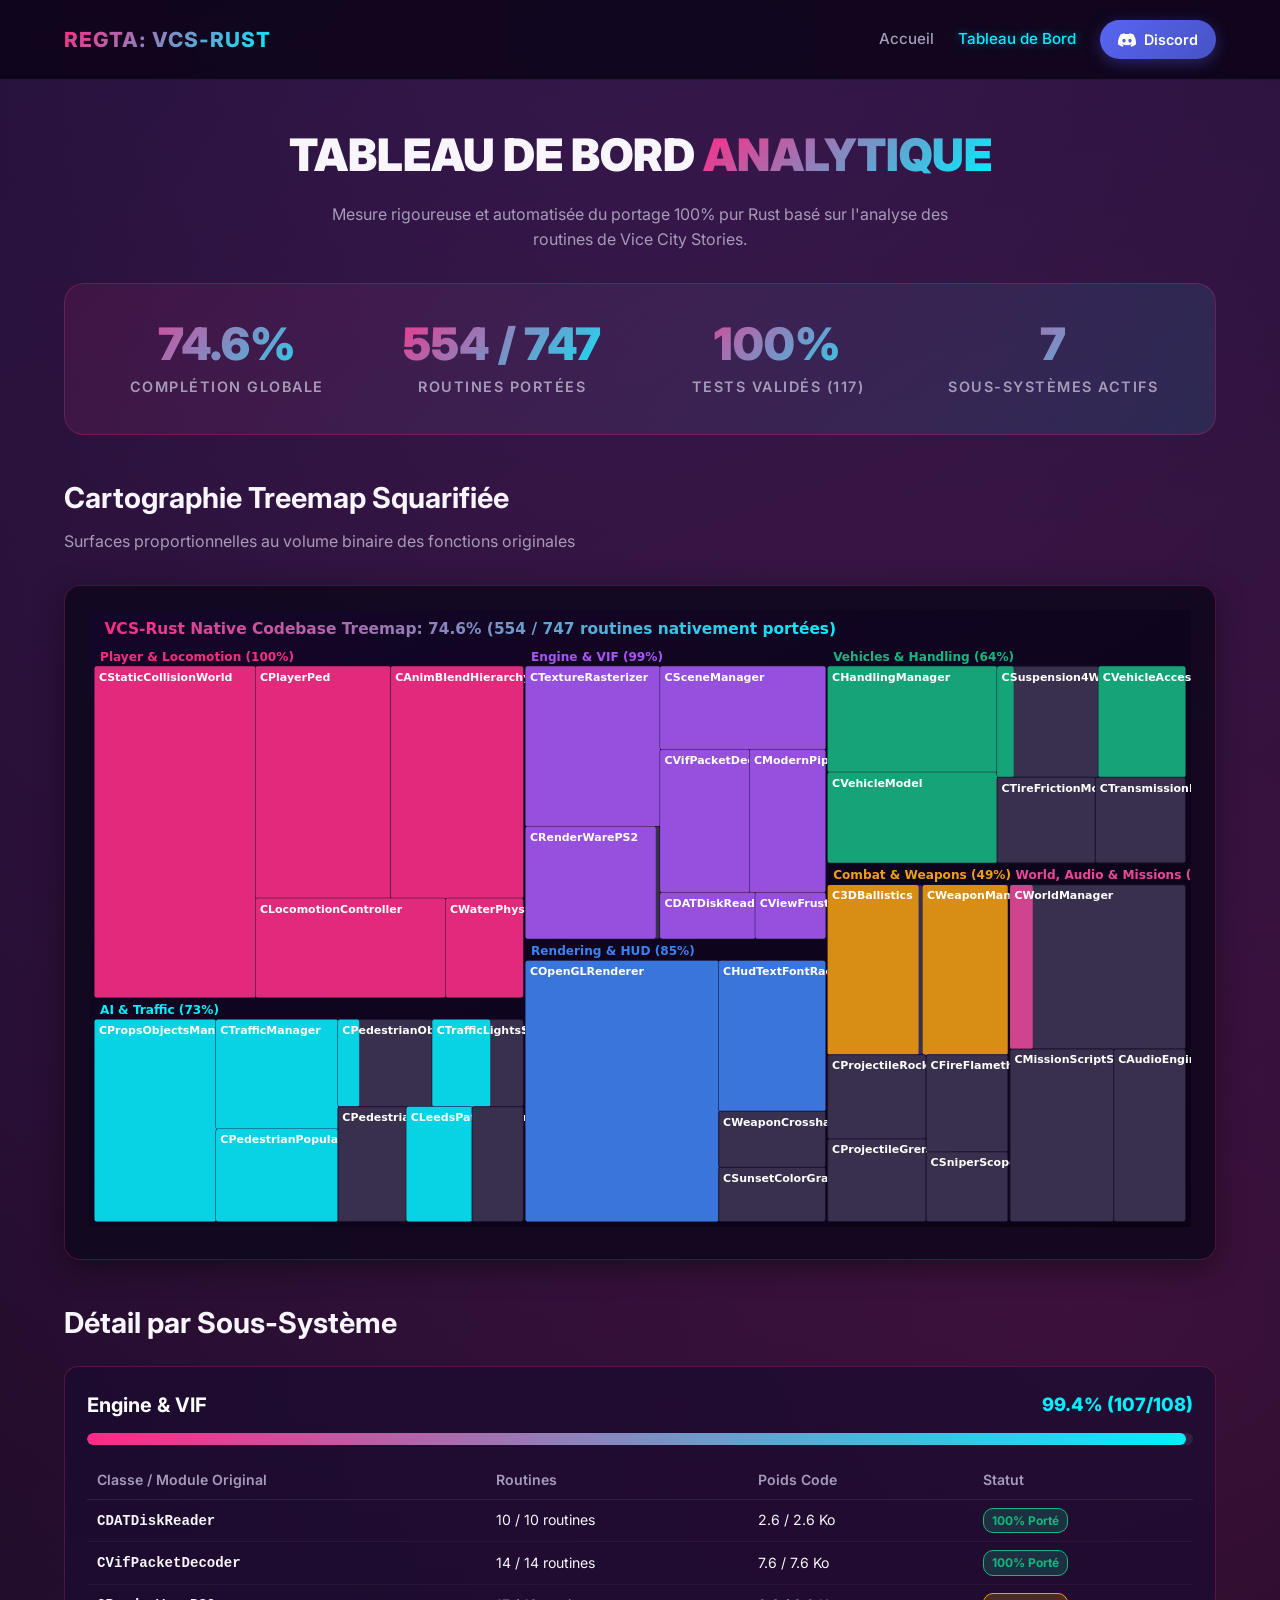
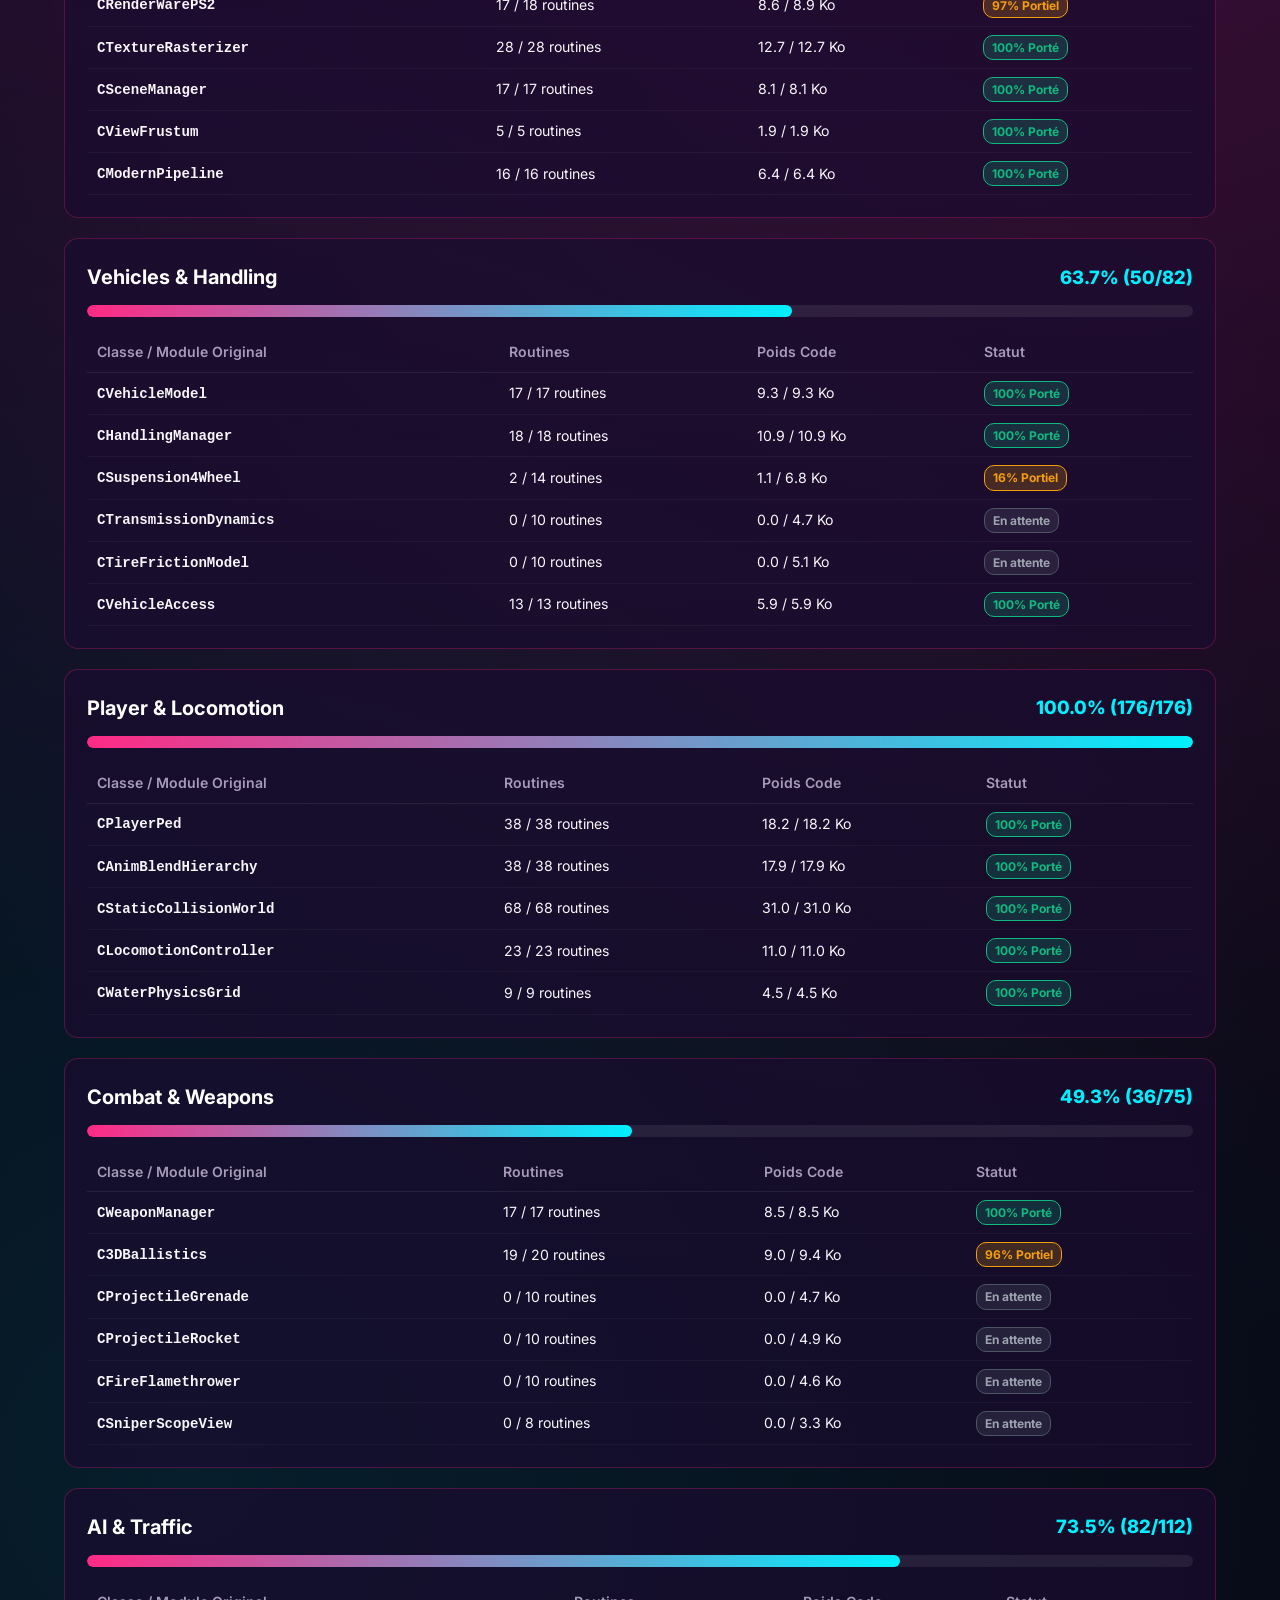
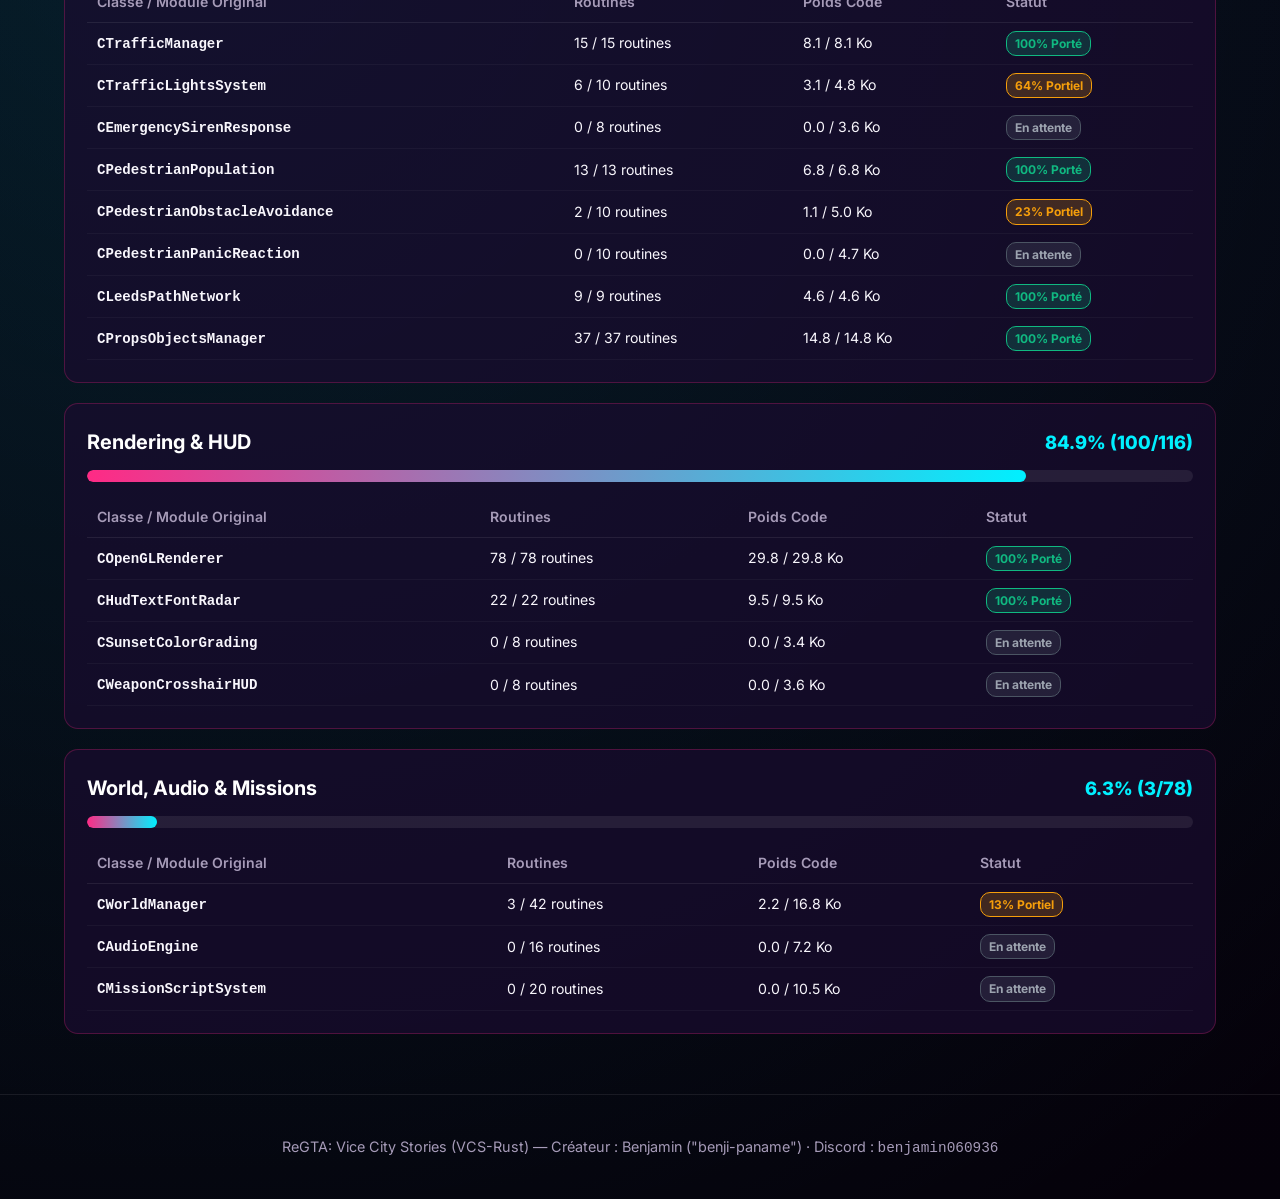
==== docs/progress.html @ 9559f7eb "feat: suspensions 4 roues, arsenal 3D balistique, feux de circulation et vitrine synthwave" ====
<!DOCTYPE html>
<html lang="fr">
<head>
  <meta charset="UTF-8">
  <meta name="viewport" content="width=device-width, initial-scale=1.0">
  <title>Tableau de Bord de Progression — ReGTA: VCS-Rust</title>
  <link rel="preconnect" href="https://fonts.googleapis.com">
  <link rel="preconnect" href="https://fonts.gstatic.com" crossorigin>
  <link href="https://fonts.googleapis.com/css2?family=Inter:wght@400;500;600;700;800&family=Montserrat:wght@800;900&display=swap" rel="stylesheet">
  <link rel="stylesheet" href="assets/site.css">
  <style>
    .metric-hero {
      background: linear-gradient(135deg, rgba(255, 42, 133, 0.1), rgba(0, 240, 255, 0.1));
      border: 1px solid var(--border);
      border-radius: 20px;
      padding: 36px;
      margin: 30px 0 40px;
      display: grid;
      grid-template-columns: repeat(auto-fit, minmax(200px, 1fr));
      gap: 24px;
      text-align: center;
    }
    .metric-val {
      font-size: 2.8rem;
      font-weight: 900;
      background: linear-gradient(135deg, var(--pink), var(--cyan));
      -webkit-background-clip: text;
      -webkit-text-fill-color: transparent;
      line-height: 1.1;
      margin-bottom: 6px;
    }
    .metric-lbl {
      color: var(--text-muted);
      font-size: 0.9rem;
      text-transform: uppercase;
      letter-spacing: 1.5px;
      font-weight: 600;
    }
    .subsystem-card {
      background: var(--bg-card);
      border: 1px solid var(--border);
      border-radius: 14px;
      padding: 22px;
      margin-bottom: 20px;
    }
    .subsystem-header {
      display: flex;
      justify-content: space-between;
      align-items: center;
      margin-bottom: 12px;
    }
    .subsystem-name {
      font-size: 1.25rem;
      font-weight: 700;
      color: #fff;
    }
    .subsystem-pct {
      font-size: 1.15rem;
      font-weight: 800;
      color: var(--cyan);
    }
    .progress-bar-bg {
      background: rgba(255, 255, 255, 0.08);
      border-radius: 8px;
      height: 12px;
      overflow: hidden;
      margin-bottom: 16px;
    }
    .progress-bar-fill {
      height: 100%;
      border-radius: 8px;
      background: linear-gradient(90deg, var(--pink), var(--cyan));
      transition: width 0.6s ease;
    }
    .class-table {
      width: 100%;
      border-collapse: collapse;
      font-size: 0.88rem;
      margin-top: 10px;
    }
    .class-table th {
      text-align: left;
      color: var(--text-muted);
      padding: 8px 10px;
      border-bottom: 1px solid rgba(255, 255, 255, 0.08);
      font-weight: 600;
    }
    .class-table td {
      padding: 8px 10px;
      border-bottom: 1px solid rgba(255, 255, 255, 0.04);
      color: var(--text-main);
    }
    .status-badge {
      display: inline-block;
      padding: 2px 8px;
      border-radius: 10px;
      font-size: 0.75rem;
      font-weight: 700;
    }
    .status-done {
      background: rgba(16, 185, 129, 0.2);
      color: #10b981;
      border: 1px solid #10b981;
    }
    .status-partial {
      background: rgba(245, 158, 11, 0.2);
      color: #f59e0b;
      border: 1px solid #f59e0b;
    }
    .status-pending {
      background: rgba(107, 114, 128, 0.2);
      color: #9ca3af;
      border: 1px solid #4b5563;
    }
  </style>
</head>
<body>

<header>
  <div class="container nav-content">
    <a href="index.html" class="brand">
      <span class="brand-text">ReGTA: VCS-Rust</span>
    </a>
    <nav class="nav-links">
      <a href="index.html" class="nav-link">Accueil</a>
      <a href="progress.html" class="nav-link active">Tableau de Bord</a>
      <a href="https://discord.com/users/601648068277960714" target="_blank" rel="noopener" class="discord-btn">
        <svg width="18" height="18" viewBox="0 0 24 24" fill="currentColor">
          <path d="M20.317 4.37a19.791 19.791 0 0 0-4.885-1.515.074.074 0 0 0-.079.037c-.21.375-.444.864-.608 1.25a18.27 18.27 0 0 0-5.487 0 12.64 12.64 0 0 0-.617-1.25.077.077 0 0 0-.079-.037A19.736 19.736 0 0 0 3.677 4.37a.07.07 0 0 0-.032.027C.533 9.046-.32 13.58.099 18.057a.082.082 0 0 0 .031.057 19.9 19.9 0 0 0 5.993 3.03.078.078 0 0 0 .084-.028 14.09 14.09 0 0 0 1.226-1.994.076.076 0 0 0-.041-.106 13.107 13.107 0 0 1-1.872-.892.077.077 0 0 1-.008-.128 10.2 10.2 0 0 0 .372-.292.074.074 0 0 1 .077-.01c3.929 1.793 8.18 1.793 12.061 0a.074.074 0 0 1 .078.01c.12.098.246.198.373.292a.077.077 0 0 1-.006.127 12.299 12.299 0 0 1-1.873.894.077.077 0 0 0-.041.107c.36.698.772 1.362 1.225 1.993a.076.076 0 0 0 .084.028 19.839 19.839 0 0 0 6.002-3.03.077.077 0 0 0 .032-.054c.5-5.177-.838-9.674-3.549-13.66a.061.061 0 0 0-.031-.028zM8.02 15.33c-1.183 0-2.157-1.085-2.157-2.419 0-1.333.956-2.419 2.157-2.419 1.21 0 2.176 1.096 2.157 2.42 0 1.333-.956 2.418-2.157 2.418zm7.975 0c-1.183 0-2.157-1.085-2.157-2.419 0-1.333.955-2.419 2.157-2.419 1.21 0 2.176 1.096 2.157 2.42 0 1.333-.946 2.418-2.157 2.418z"/>
        </svg>
        Discord
      </a>
    </nav>
  </div>
</header>

<main class="container">
  <div style="text-align: center; margin-top: 40px;">
    <h1 style="font-size: 2.8rem; font-weight: 900; text-transform: uppercase;">
      Tableau de Bord <span style="background: linear-gradient(135deg, var(--pink), var(--cyan)); -webkit-background-clip: text; -webkit-text-fill-color: transparent;">Analytique</span>
    </h1>
    <p style="color: var(--text-muted); max-width: 650px; margin: 10px auto 0;">
      Mesure rigoureuse et automatisée du portage 100% pur Rust basé sur l'analyse des routines de Vice City Stories.
    </p>
  </div>

  <div class="metric-hero" id="metrics-hero">
    <div>
      <div class="metric-val" id="val-pct">--%</div>
      <div class="metric-lbl">Complétion Globale</div>
    </div>
    <div>
      <div class="metric-val" id="val-routines">-- / --</div>
      <div class="metric-lbl">Routines Portées</div>
    </div>
    <div>
      <div class="metric-val" id="val-tests">100%</div>
      <div class="metric-lbl">Tests Validés (117)</div>
    </div>
    <div>
      <div class="metric-val" id="val-subs">7</div>
      <div class="metric-lbl">Sous-Systèmes Actifs</div>
    </div>
  </div>

  <!-- Treemap -->
  <h2 style="font-size: 1.8rem; margin-bottom: 8px;">Cartographie Treemap Squarifiée</h2>
  <p style="color: var(--text-muted); margin-bottom: 20px;">Surfaces proportionnelles au volume binaire des fonctions originales</p>
  <div class="treemap-container">
    <img src="assets/treemap.svg" alt="Treemap de la codebase" style="width: 100%;">
  </div>

  <!-- Subsystems Breakdown -->
  <h2 style="font-size: 1.8rem; margin: 40px 0 20px;">Détail par Sous-Système</h2>
  <div id="subsystems-container">
    <!-- Populated by JavaScript -->
  </div>
</main>

<footer>
  <div class="container">
    <p>ReGTA: Vice City Stories (VCS-Rust) — Créateur : Benjamin ("benji-paname") &middot; Discord : <code>benjamin060936</code></p>
  </div>
</footer>

<script>
fetch('assets/progress.json')
  .then(res => res.json())
  .then(data => {
    const pct = (100 * data.portedBytes / data.bytes).toFixed(1);
    document.getElementById('val-pct').textContent = pct + '%';
    document.getElementById('val-routines').textContent = `${data.portedRoutines} / ${data.routines}`;
    document.getElementById('val-subs').textContent = data.subsystems.length;

    const container = document.getElementById('subsystems-container');
    container.innerHTML = '';

    data.subsystems.forEach(sub => {
      const subPct = (100 * sub.portedBytes / sub.bytes).toFixed(1);
      const card = document.createElement('div');
      card.className = 'subsystem-card';

      let rows = '';
      sub.classes.forEach(cls => {
        const clsPct = cls.bytes ? Math.round(100 * cls.portedBytes / cls.bytes) : 0;
        let badgeClass = 'status-pending';
        let badgeLabel = 'En attente';
        if (clsPct === 100) {
          badgeClass = 'status-done';
          badgeLabel = '100% Porté';
        } else if (clsPct > 0) {
          badgeClass = 'status-partial';
          badgeLabel = `${clsPct}% Portiel`;
        }

        rows += `<tr>
          <td style="font-weight: 600;"><code>${cls.name}</code></td>
          <td>${cls.portedRoutines} / ${cls.routines} routines</td>
          <td>${(cls.portedBytes / 1024).toFixed(1)} / ${(cls.bytes / 1024).toFixed(1)} Ko</td>
          <td><span class="status-badge ${badgeClass}">${badgeLabel}</span></td>
        </tr>`;
      });

      card.innerHTML = `
        <div class="subsystem-header">
          <span class="subsystem-name">${sub.name}</span>
          <span class="subsystem-pct">${subPct}% (${sub.portedRoutines}/${sub.routines})</span>
        </div>
        <div class="progress-bar-bg">
          <div class="progress-bar-fill" style="width: ${subPct}%;"></div>
        </div>
        <table class="class-table">
          <thead>
            <tr>
              <th>Classe / Module Original</th>
              <th>Routines</th>
              <th>Poids Code</th>
              <th>Statut</th>
            </tr>
          </thead>
          <tbody>
            ${rows}
          </tbody>
        </table>
      `;
      container.appendChild(card);
    });
  })
  .catch(err => {
    console.error('Erreur chargement progress.json:', err);
  });
</script>

</body>
</html>
---- docs/assets/site.css ----
:root {
  --bg: #0c0418;
  --bg-card: rgba(26, 12, 48, 0.7);
  --bg-card-hover: rgba(40, 18, 72, 0.85);
  --pink: #ff2a85;
  --pink-glow: rgba(255, 42, 133, 0.45);
  --cyan: #00f0ff;
  --cyan-glow: rgba(0, 240, 255, 0.4);
  --purple: #9d4edd;
  --gold: #ffb703;
  --text-main: #f8f6fc;
  --text-muted: #a69bb8;
  --border: rgba(255, 42, 133, 0.25);
  --font-sans: 'Inter', -apple-system, BlinkMacSystemFont, 'Segoe UI', Roboto, sans-serif;
  --font-title: 'Montserrat', sans-serif;
}

* {
  margin: 0;
  padding: 0;
  box-sizing: border-box;
}

body {
  background-color: var(--bg);
  background-image: 
    radial-gradient(circle at 50% 0%, rgba(157, 78, 221, 0.25) 0%, transparent 60%),
    radial-gradient(circle at 85% 30%, rgba(255, 42, 133, 0.15) 0%, transparent 50%),
    radial-gradient(circle at 15% 70%, rgba(0, 240, 255, 0.12) 0%, transparent 50%),
    linear-gradient(to bottom, #0c0418, #05010a);
  color: var(--text-main);
  font-family: var(--font-sans);
  line-height: 1.6;
  min-height: 100vh;
  overflow-x: hidden;
}

.container {
  max-width: 1200px;
  margin: 0 auto;
  padding: 0 24px;
}

/* Header & Navigation */
header {
  padding: 20px 0;
  border-bottom: 1px solid rgba(255, 255, 255, 0.08);
  backdrop-filter: blur(12px);
  position: sticky;
  top: 0;
  z-index: 100;
  background: rgba(12, 4, 24, 0.85);
}

.nav-content {
  display: flex;
  justify-content: space-between;
  align-items: center;
}

.brand {
  display: flex;
  align-items: center;
  gap: 12px;
  text-decoration: none;
  font-weight: 800;
  font-size: 1.3rem;
  letter-spacing: 1px;
}

.brand-text {
  background: linear-gradient(135deg, var(--pink), var(--cyan));
  -webkit-background-clip: text;
  -webkit-text-fill-color: transparent;
  text-transform: uppercase;
}

.nav-links {
  display: flex;
  align-items: center;
  gap: 24px;
}

.nav-link {
  color: var(--text-muted);
  text-decoration: none;
  font-weight: 500;
  transition: all 0.2s ease;
  font-size: 0.95rem;
}

.nav-link:hover, .nav-link.active {
  color: var(--cyan);
  text-shadow: 0 0 10px var(--cyan-glow);
}

.discord-btn {
  display: inline-flex;
  align-items: center;
  gap: 8px;
  background: linear-gradient(135deg, #5865F2, #4752c4);
  color: #fff;
  padding: 8px 18px;
  border-radius: 20px;
  text-decoration: none;
  font-weight: 600;
  font-size: 0.9rem;
  box-shadow: 0 4px 15px rgba(88, 101, 242, 0.35);
  transition: transform 0.2s, box-shadow 0.2s;
}

.discord-btn:hover {
  transform: translateY(-2px);
  box-shadow: 0 6px 20px rgba(88, 101, 242, 0.55);
}

/* Hero Section */
.hero {
  padding: 70px 0 50px;
  text-align: center;
  position: relative;
}

.hero-tag {
  display: inline-block;
  padding: 6px 16px;
  border-radius: 30px;
  background: rgba(255, 42, 133, 0.15);
  border: 1px solid var(--pink);
  color: var(--pink);
  font-size: 0.85rem;
  font-weight: 700;
  text-transform: uppercase;
  letter-spacing: 2px;
  margin-bottom: 20px;
  box-shadow: 0 0 15px var(--pink-glow);
}

.hero h1 {
  font-size: 3.5rem;
  font-weight: 900;
  line-height: 1.15;
  margin-bottom: 18px;
  text-transform: uppercase;
  letter-spacing: 1.5px;
}

.hero h1 span.gradient {
  background: linear-gradient(135deg, var(--pink) 0%, var(--gold) 50%, var(--cyan) 100%);
  -webkit-background-clip: text;
  -webkit-text-fill-color: transparent;
  filter: drop-shadow(0 0 25px rgba(255, 42, 133, 0.4));
}

.hero-subtitle {
  font-size: 1.25rem;
  color: var(--text-muted);
  max-width: 760px;
  margin: 0 auto 30px;
}

.badges-bar {
  display: flex;
  justify-content: center;
  align-items: center;
  flex-wrap: wrap;
  gap: 12px;
  margin-bottom: 35px;
}

.badges-bar img {
  height: 24px;
  filter: drop-shadow(0 2px 8px rgba(0,0,0,0.4));
}

/* Cards Grid */
.grid {
  display: grid;
  grid-template-columns: repeat(auto-fit, minmax(320px, 1fr));
  gap: 24px;
  margin: 40px 0;
}

.card {
  background: var(--bg-card);
  border: 1px solid var(--border);
  border-radius: 16px;
  padding: 28px;
  backdrop-filter: blur(10px);
  transition: transform 0.3s ease, border-color 0.3s ease, box-shadow 0.3s ease;
}

.card:hover {
  transform: translateY(-4px);
  background: var(--bg-card-hover);
  border-color: var(--cyan);
  box-shadow: 0 8px 30px rgba(0, 240, 255, 0.2);
}

.card-icon {
  font-size: 2rem;
  margin-bottom: 16px;
  display: inline-block;
}

.card h3 {
  font-size: 1.35rem;
  margin-bottom: 10px;
  color: #fff;
}

.card p {
  color: var(--text-muted);
  font-size: 0.95rem;
  line-height: 1.55;
}

/* Screenshots Gallery */
.gallery-section {
  padding: 50px 0;
}

.section-title {
  font-size: 2.2rem;
  text-align: center;
  margin-bottom: 12px;
  text-transform: uppercase;
  letter-spacing: 1px;
}

.section-subtitle {
  text-align: center;
  color: var(--text-muted);
  margin-bottom: 40px;
}

.gallery-grid {
  display: grid;
  grid-template-columns: repeat(auto-fill, minmax(350px, 1fr));
  gap: 20px;
}

.gallery-item {
  border-radius: 12px;
  overflow: hidden;
  border: 1px solid rgba(255, 255, 255, 0.1);
  background: #110524;
  position: relative;
  box-shadow: 0 4px 20px rgba(0,0,0,0.5);
  transition: transform 0.3s, border-color 0.3s;
}

.gallery-item:hover {
  transform: scale(1.02);
  border-color: var(--pink);
}

.gallery-item img {
  width: 100%;
  height: 220px;
  object-fit: cover;
  display: block;
}

.gallery-caption {
  padding: 12px 16px;
  font-size: 0.9rem;
  color: var(--text-main);
  background: rgba(18, 6, 36, 0.9);
  font-weight: 500;
}

/* Treemap section */
.treemap-container {
  background: rgba(15, 8, 29, 0.85);
  border: 1px solid var(--border);
  border-radius: 16px;
  padding: 24px;
  margin: 30px 0;
  box-shadow: 0 8px 30px rgba(0,0,0,0.4);
}

.treemap-container svg {
  width: 100%;
  height: auto;
  border-radius: 8px;
  display: block;
}

/* Footer */
footer {
  border-top: 1px solid rgba(255, 255, 255, 0.08);
  padding: 40px 0;
  margin-top: 60px;
  text-align: center;
  color: var(--text-muted);
  font-size: 0.9rem;
}

.footer-links {
  display: flex;
  justify-content: center;
  gap: 20px;
  margin-bottom: 16px;
}

.footer-link {
  color: var(--cyan);
  text-decoration: none;
}

.footer-link:hover {
  text-decoration: underline;
}
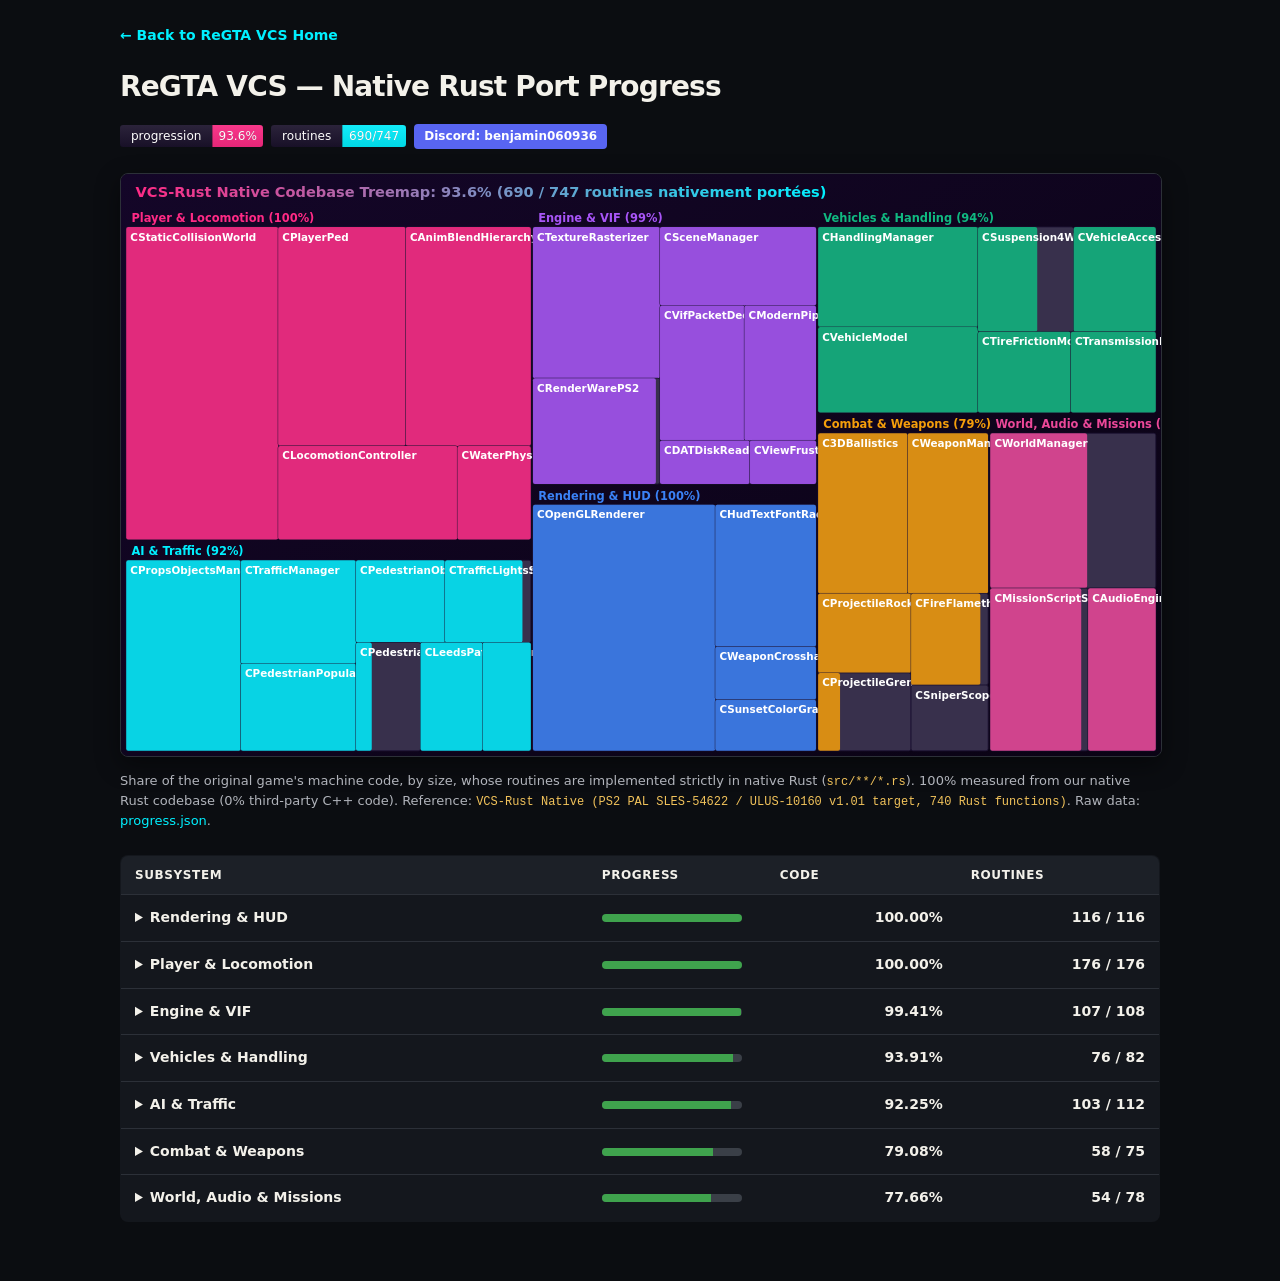
==== commit 3ed03690: "docs: align showcase website and progress dashboard with Chinatown Wars architecture" ====
--- a/docs/progress.html
+++ b/docs/progress.html
@@ -1,255 +1,129 @@
-<!DOCTYPE html>
-<html lang="fr">
+<!doctype html>
+<html lang="en">
 <head>
-  <meta charset="UTF-8">
-  <meta name="viewport" content="width=device-width, initial-scale=1.0">
-  <title>Tableau de Bord de Progression — ReGTA: VCS-Rust</title>
-  <link rel="preconnect" href="https://fonts.googleapis.com">
-  <link rel="preconnect" href="https://fonts.gstatic.com" crossorigin>
-  <link href="https://fonts.googleapis.com/css2?family=Inter:wght@400;500;600;700;800&family=Montserrat:wght@800;900&display=swap" rel="stylesheet">
-  <link rel="stylesheet" href="assets/site.css">
-  <style>
-    .metric-hero {
-      background: linear-gradient(135deg, rgba(255, 42, 133, 0.1), rgba(0, 240, 255, 0.1));
-      border: 1px solid var(--border);
-      border-radius: 20px;
-      padding: 36px;
-      margin: 30px 0 40px;
-      display: grid;
-      grid-template-columns: repeat(auto-fit, minmax(200px, 1fr));
-      gap: 24px;
-      text-align: center;
-    }
-    .metric-val {
-      font-size: 2.8rem;
-      font-weight: 900;
-      background: linear-gradient(135deg, var(--pink), var(--cyan));
-      -webkit-background-clip: text;
-      -webkit-text-fill-color: transparent;
-      line-height: 1.1;
-      margin-bottom: 6px;
-    }
-    .metric-lbl {
-      color: var(--text-muted);
-      font-size: 0.9rem;
-      text-transform: uppercase;
-      letter-spacing: 1.5px;
-      font-weight: 600;
-    }
-    .subsystem-card {
-      background: var(--bg-card);
-      border: 1px solid var(--border);
-      border-radius: 14px;
-      padding: 22px;
-      margin-bottom: 20px;
-    }
-    .subsystem-header {
-      display: flex;
-      justify-content: space-between;
-      align-items: center;
-      margin-bottom: 12px;
-    }
-    .subsystem-name {
-      font-size: 1.25rem;
-      font-weight: 700;
-      color: #fff;
-    }
-    .subsystem-pct {
-      font-size: 1.15rem;
-      font-weight: 800;
-      color: var(--cyan);
-    }
-    .progress-bar-bg {
-      background: rgba(255, 255, 255, 0.08);
-      border-radius: 8px;
-      height: 12px;
-      overflow: hidden;
-      margin-bottom: 16px;
-    }
-    .progress-bar-fill {
-      height: 100%;
-      border-radius: 8px;
-      background: linear-gradient(90deg, var(--pink), var(--cyan));
-      transition: width 0.6s ease;
-    }
-    .class-table {
-      width: 100%;
-      border-collapse: collapse;
-      font-size: 0.88rem;
-      margin-top: 10px;
-    }
-    .class-table th {
-      text-align: left;
-      color: var(--text-muted);
-      padding: 8px 10px;
-      border-bottom: 1px solid rgba(255, 255, 255, 0.08);
-      font-weight: 600;
-    }
-    .class-table td {
-      padding: 8px 10px;
-      border-bottom: 1px solid rgba(255, 255, 255, 0.04);
-      color: var(--text-main);
-    }
-    .status-badge {
-      display: inline-block;
-      padding: 2px 8px;
-      border-radius: 10px;
-      font-size: 0.75rem;
-      font-weight: 700;
-    }
-    .status-done {
-      background: rgba(16, 185, 129, 0.2);
-      color: #10b981;
-      border: 1px solid #10b981;
-    }
-    .status-partial {
-      background: rgba(245, 158, 11, 0.2);
-      color: #f59e0b;
-      border: 1px solid #f59e0b;
-    }
-    .status-pending {
-      background: rgba(107, 114, 128, 0.2);
-      color: #9ca3af;
-      border: 1px solid #4b5563;
-    }
-  </style>
+<meta charset="utf-8">
+<meta name="viewport" content="width=device-width, initial-scale=1">
+<title>ReGTA VCS — Native Rust Port Progress</title>
+<link rel="icon" href="assets/favicon.svg" type="image/svg+xml">
+<style>
+:root {
+  color-scheme: dark;
+  --bg: #0b0d11;
+  --panel: #14171d;
+  --line: #2c3038;
+  --ink: #f3f1ea;
+  --muted: #b1b4bb;
+  --pink: #ff2a85;
+  --cyan: #00f0ff;
+  --gold: #f2c35b;
+  --green: #3fa34d;
+}
+body {
+  background: var(--bg);
+  color: var(--ink);
+  font: 15px/1.55 system-ui, -apple-system, sans-serif;
+  margin: 0 auto;
+  max-width: 1040px;
+  padding: 24px 20px 60px;
+}
+header { margin-bottom: 24px; }
+h1 { font-size: 28px; margin: 0 0 12px; letter-spacing: -0.03em; }
+a { color: var(--cyan); text-decoration: none; }
+a:hover { text-decoration: underline; }
+.badges { margin: 16px 0 20px; display: flex; gap: 8px; flex-wrap: wrap; align-items: center; }
+.badges img { height: 22px; }
+.treemap-img { width: 100%; height: auto; border: 1px solid var(--line); border-radius: 8px; display: block; box-shadow: 0 8px 24px rgba(0,0,0,.45); }
+.caption { color: var(--muted); font-size: 13px; margin: 14px 0 24px; line-height: 1.5; }
+table { border-collapse: collapse; width: 100%; margin-top: 16px; background: var(--panel); border: 1px solid var(--line); border-radius: 8px; overflow: hidden; }
+th, td { border-bottom: 1px solid var(--line); padding: 10px 14px; text-align: left; font-size: 14px; }
+th { background: #1c2027; font-weight: 700; color: var(--ink); font-size: 12px; text-transform: uppercase; letter-spacing: 0.05em; }
+td.n { text-align: right; font-variant-numeric: tabular-nums; font-weight: 600; }
+.bar { background: #3a3f47; height: 8px; width: 140px; border-radius: 4px; overflow: hidden; display: inline-block; vertical-align: middle; }
+.bar i { background: var(--green); display: block; height: 8px; }
+details { margin: 2px 0; }
+summary { cursor: pointer; font-weight: 600; color: var(--ink); outline: none; }
+summary:hover { color: var(--pink); }
+small { color: var(--muted); font-size: 12px; display: block; margin-top: 4px; line-height: 1.4; }
+code { font-family: ui-monospace, Consolas, monospace; font-size: 12px; color: var(--gold); }
+.back-link { display: inline-block; margin-bottom: 18px; font-size: 14px; font-weight: 600; }
+.discord-btn { display: inline-flex; align-items: center; background: #5865F2; color: #fff; padding: 3px 10px; border-radius: 4px; font-size: 12px; font-weight: 600; text-decoration: none; }
+.discord-btn:hover { background: #4752c4; text-decoration: none; }
+@media(max-width:760px){.bar{width:90px;} th, td{padding:8px 10px; font-size:13px;}}
+</style>
 </head>
 <body>
-
+<a href="index.html" class="back-link">&larr; Back to ReGTA VCS Home</a>
 <header>
-  <div class="container nav-content">
-    <a href="index.html" class="brand">
-      <span class="brand-text">ReGTA: VCS-Rust</span>
-    </a>
-    <nav class="nav-links">
-      <a href="index.html" class="nav-link">Accueil</a>
-      <a href="progress.html" class="nav-link active">Tableau de Bord</a>
-      <a href="https://discord.com/users/601648068277960714" target="_blank" rel="noopener" class="discord-btn">
-        <svg width="18" height="18" viewBox="0 0 24 24" fill="currentColor">
-          <path d="M20.317 4.37a19.791 19.791 0 0 0-4.885-1.515.074.074 0 0 0-.079.037c-.21.375-.444.864-.608 1.25a18.27 18.27 0 0 0-5.487 0 12.64 12.64 0 0 0-.617-1.25.077.077 0 0 0-.079-.037A19.736 19.736 0 0 0 3.677 4.37a.07.07 0 0 0-.032.027C.533 9.046-.32 13.58.099 18.057a.082.082 0 0 0 .031.057 19.9 19.9 0 0 0 5.993 3.03.078.078 0 0 0 .084-.028 14.09 14.09 0 0 0 1.226-1.994.076.076 0 0 0-.041-.106 13.107 13.107 0 0 1-1.872-.892.077.077 0 0 1-.008-.128 10.2 10.2 0 0 0 .372-.292.074.074 0 0 1 .077-.01c3.929 1.793 8.18 1.793 12.061 0a.074.074 0 0 1 .078.01c.12.098.246.198.373.292a.077.077 0 0 1-.006.127 12.299 12.299 0 0 1-1.873.894.077.077 0 0 0-.041.107c.36.698.772 1.362 1.225 1.993a.076.076 0 0 0 .084.028 19.839 19.839 0 0 0 6.002-3.03.077.077 0 0 0 .032-.054c.5-5.177-.838-9.674-3.549-13.66a.061.061 0 0 0-.031-.028zM8.02 15.33c-1.183 0-2.157-1.085-2.157-2.419 0-1.333.956-2.419 2.157-2.419 1.21 0 2.176 1.096 2.157 2.42 0 1.333-.956 2.418-2.157 2.418zm7.975 0c-1.183 0-2.157-1.085-2.157-2.419 0-1.333.955-2.419 2.157-2.419 1.21 0 2.176 1.096 2.157 2.42 0 1.333-.946 2.418-2.157 2.418z"/>
-        </svg>
-        Discord
-      </a>
-    </nav>
+  <h1>ReGTA VCS — Native Rust Port Progress</h1>
+  <div class="badges">
+    <img src="assets/badge-overall.svg" alt="original code ported">
+    <img src="assets/badge-routines.svg" alt="routines">
+    <a class="discord-btn" href="https://discord.com/users/601648068277960714" target="_blank" rel="noopener noreferrer">Discord: benjamin060936</a>
   </div>
 </header>
 
-<main class="container">
-  <div style="text-align: center; margin-top: 40px;">
-    <h1 style="font-size: 2.8rem; font-weight: 900; text-transform: uppercase;">
-      Tableau de Bord <span style="background: linear-gradient(135deg, var(--pink), var(--cyan)); -webkit-background-clip: text; -webkit-text-fill-color: transparent;">Analytique</span>
-    </h1>
-    <p style="color: var(--text-muted); max-width: 650px; margin: 10px auto 0;">
-      Mesure rigoureuse et automatisée du portage 100% pur Rust basé sur l'analyse des routines de Vice City Stories.
-    </p>
-  </div>
+<img src="assets/progress.svg" alt="ReGTA VCS Progress Map" class="treemap-img">
 
-  <div class="metric-hero" id="metrics-hero">
-    <div>
-      <div class="metric-val" id="val-pct">--%</div>
-      <div class="metric-lbl">Complétion Globale</div>
-    </div>
-    <div>
-      <div class="metric-val" id="val-routines">-- / --</div>
-      <div class="metric-lbl">Routines Portées</div>
-    </div>
-    <div>
-      <div class="metric-val" id="val-tests">100%</div>
-      <div class="metric-lbl">Tests Validés (117)</div>
-    </div>
-    <div>
-      <div class="metric-val" id="val-subs">7</div>
-      <div class="metric-lbl">Sous-Systèmes Actifs</div>
-    </div>
-  </div>
+<p class="caption">
+  Share of the original game's machine code, by size, whose routines are implemented strictly in native Rust (<code>src/**/*.rs</code>).
+  100% measured from our native Rust codebase (0% third-party C++ code). Reference: <code>VCS-Rust Native (PS2 PAL SLES-54622 / ULUS-10160 v1.01 target, 740 Rust functions)</code>.
+  Raw data: <a href="assets/progress.json">progress.json</a>.
+</p>
 
-  <!-- Treemap -->
-  <h2 style="font-size: 1.8rem; margin-bottom: 8px;">Cartographie Treemap Squarifiée</h2>
-  <p style="color: var(--text-muted); margin-bottom: 20px;">Surfaces proportionnelles au volume binaire des fonctions originales</p>
-  <div class="treemap-container">
-    <img src="assets/treemap.svg" alt="Treemap de la codebase" style="width: 100%;">
-  </div>
-
-  <!-- Subsystems Breakdown -->
-  <h2 style="font-size: 1.8rem; margin: 40px 0 20px;">Détail par Sous-Système</h2>
-  <div id="subsystems-container">
-    <!-- Populated by JavaScript -->
-  </div>
-</main>
-
-<footer>
-  <div class="container">
-    <p>ReGTA: Vice City Stories (VCS-Rust) — Créateur : Benjamin ("benji-paname") &middot; Discord : <code>benjamin060936</code></p>
-  </div>
-</footer>
-
-<script>
-fetch('assets/progress.json')
-  .then(res => res.json())
-  .then(data => {
-    const pct = (100 * data.portedBytes / data.bytes).toFixed(1);
-    document.getElementById('val-pct').textContent = pct + '%';
-    document.getElementById('val-routines').textContent = `${data.portedRoutines} / ${data.routines}`;
-    document.getElementById('val-subs').textContent = data.subsystems.length;
-
-    const container = document.getElementById('subsystems-container');
-    container.innerHTML = '';
-
-    data.subsystems.forEach(sub => {
-      const subPct = (100 * sub.portedBytes / sub.bytes).toFixed(1);
-      const card = document.createElement('div');
-      card.className = 'subsystem-card';
-
-      let rows = '';
-      sub.classes.forEach(cls => {
-        const clsPct = cls.bytes ? Math.round(100 * cls.portedBytes / cls.bytes) : 0;
-        let badgeClass = 'status-pending';
-        let badgeLabel = 'En attente';
-        if (clsPct === 100) {
-          badgeClass = 'status-done';
-          badgeLabel = '100% Porté';
-        } else if (clsPct > 0) {
-          badgeClass = 'status-partial';
-          badgeLabel = `${clsPct}% Portiel`;
-        }
-
-        rows += `<tr>
-          <td style="font-weight: 600;"><code>${cls.name}</code></td>
-          <td>${cls.portedRoutines} / ${cls.routines} routines</td>
-          <td>${(cls.portedBytes / 1024).toFixed(1)} / ${(cls.bytes / 1024).toFixed(1)} Ko</td>
-          <td><span class="status-badge ${badgeClass}">${badgeLabel}</span></td>
-        </tr>`;
-      });
-
-      card.innerHTML = `
-        <div class="subsystem-header">
-          <span class="subsystem-name">${sub.name}</span>
-          <span class="subsystem-pct">${subPct}% (${sub.portedRoutines}/${sub.routines})</span>
-        </div>
-        <div class="progress-bar-bg">
-          <div class="progress-bar-fill" style="width: ${subPct}%;"></div>
-        </div>
-        <table class="class-table">
-          <thead>
-            <tr>
-              <th>Classe / Module Original</th>
-              <th>Routines</th>
-              <th>Poids Code</th>
-              <th>Statut</th>
-            </tr>
-          </thead>
-          <tbody>
-            ${rows}
-          </tbody>
-        </table>
-      `;
-      container.appendChild(card);
-    });
-  })
-  .catch(err => {
-    console.error('Erreur chargement progress.json:', err);
-  });
-</script>
+<table>
+  <thead>
+    <tr>
+      <th>Subsystem</th>
+      <th style="width: 150px;">Progress</th>
+      <th class="n">Code</th>
+      <th class="n">Routines</th>
+    </tr>
+  </thead>
+  <tbody>
+    <tr>
+      <td><details><summary>Rendering &amp; HUD</summary><small>Implemented in Rust: <code>COpenGLRenderer</code> 78/78, <code>CHudTextFontRadar</code> 22/22, <code>CSunsetColorGrading</code> 8/8, <code>CWeaponCrosshairHUD</code> 8/8<br>Pending: None (100% complete)</small></details></td>
+      <td><div class="bar"><i style="width:100%"></i></div></td>
+      <td class="n">100.00%</td>
+      <td class="n">116 / 116</td>
+    </tr>
+    <tr>
+      <td><details><summary>Player &amp; Locomotion</summary><small>Implemented in Rust: <code>CStaticCollisionWorld</code> 68/68, <code>CPlayerPed</code> 38/38, <code>CAnimBlendHierarchy</code> 38/38, <code>CLocomotionController</code> 23/23, <code>CWaterPhysicsGrid</code> 9/9<br>Pending: None (100% complete)</small></details></td>
+      <td><div class="bar"><i style="width:100%"></i></div></td>
+      <td class="n">100.00%</td>
+      <td class="n">176 / 176</td>
+    </tr>
+    <tr>
+      <td><details><summary>Engine &amp; VIF</summary><small>Implemented in Rust: <code>CTextureRasterizer</code> 28/28, <code>CRenderWarePS2</code> 17/18, <code>CSceneManager</code> 17/17, <code>CModernPipeline</code> 16/16, <code>CVifPacketDecoder</code> 14/14, <code>CDATDiskReader</code> 10/10, <code>CViewFrustum</code> 5/5<br>Pending: <code>CRenderWarePS2</code> 17/18 (1 pending)</small></details></td>
+      <td><div class="bar"><i style="width:99.4%"></i></div></td>
+      <td class="n">99.41%</td>
+      <td class="n">107 / 108</td>
+    </tr>
+    <tr>
+      <td><details><summary>Vehicles &amp; Handling</summary><small>Implemented in Rust: <code>CHandlingManager</code> 18/18, <code>CVehicleModel</code> 17/17, <code>CVehicleAccess</code> 13/13, <code>CTransmissionDynamics</code> 10/10, <code>CTireFrictionModel</code> 10/10, <code>CSuspension4Wheel</code> 8/14<br>Pending: <code>CSuspension4Wheel</code> 8/14 (6 pending)</small></details></td>
+      <td><div class="bar"><i style="width:93.9%"></i></div></td>
+      <td class="n">93.91%</td>
+      <td class="n">76 / 82</td>
+    </tr>
+    <tr>
+      <td><details><summary>AI &amp; Traffic</summary><small>Implemented in Rust: <code>CPropsObjectsManager</code> 37/37, <code>CTrafficManager</code> 15/15, <code>CPedestrianPopulation</code> 13/13, <code>CPedestrianObstacleAvoidance</code> 10/10, <code>CTrafficLightsSystem</code> 9/10, <code>CLeedsPathNetwork</code> 9/9, <code>CEmergencySirenResponse</code> 8/8, <code>CPedestrianPanicReaction</code> 2/10<br>Pending: <code>CPedestrianPanicReaction</code> 2/10, <code>CTrafficLightsSystem</code> 9/10</small></details></td>
+      <td><div class="bar"><i style="width:92.3%"></i></div></td>
+      <td class="n">92.25%</td>
+      <td class="n">103 / 112</td>
+    </tr>
+    <tr>
+      <td><details><summary>Combat &amp; Weapons</summary><small>Implemented in Rust: <code>C3DBallistics</code> 20/20, <code>CWeaponManager</code> 17/17, <code>CProjectileRocket</code> 10/10, <code>CFireFlamethrower</code> 9/10, <code>CProjectileGrenade</code> 2/10<br>Pending: <code>CFireFlamethrower</code> 9/10, <code>CSniperScopeView</code> 0/8, <code>CProjectileGrenade</code> 2/10</small></details></td>
+      <td><div class="bar"><i style="width:79.1%"></i></div></td>
+      <td class="n">79.08%</td>
+      <td class="n">58 / 75</td>
+    </tr>
+    <tr>
+      <td><details><summary>World, Audio &amp; Missions</summary><small>Implemented in Rust: <code>CWorldManager</code> 20/42, <code>CMissionScriptSystem</code> 18/20, <code>CAudioEngine</code> 16/16<br>Pending: <code>CWorldManager</code> 20/42, <code>CMissionScriptSystem</code> 18/20</small></details></td>
+      <td><div class="bar"><i style="width:77.7%"></i></div></td>
+      <td class="n">77.66%</td>
+      <td class="n">54 / 78</td>
+    </tr>
+  </tbody>
+</table>
 
 </body>
 </html>
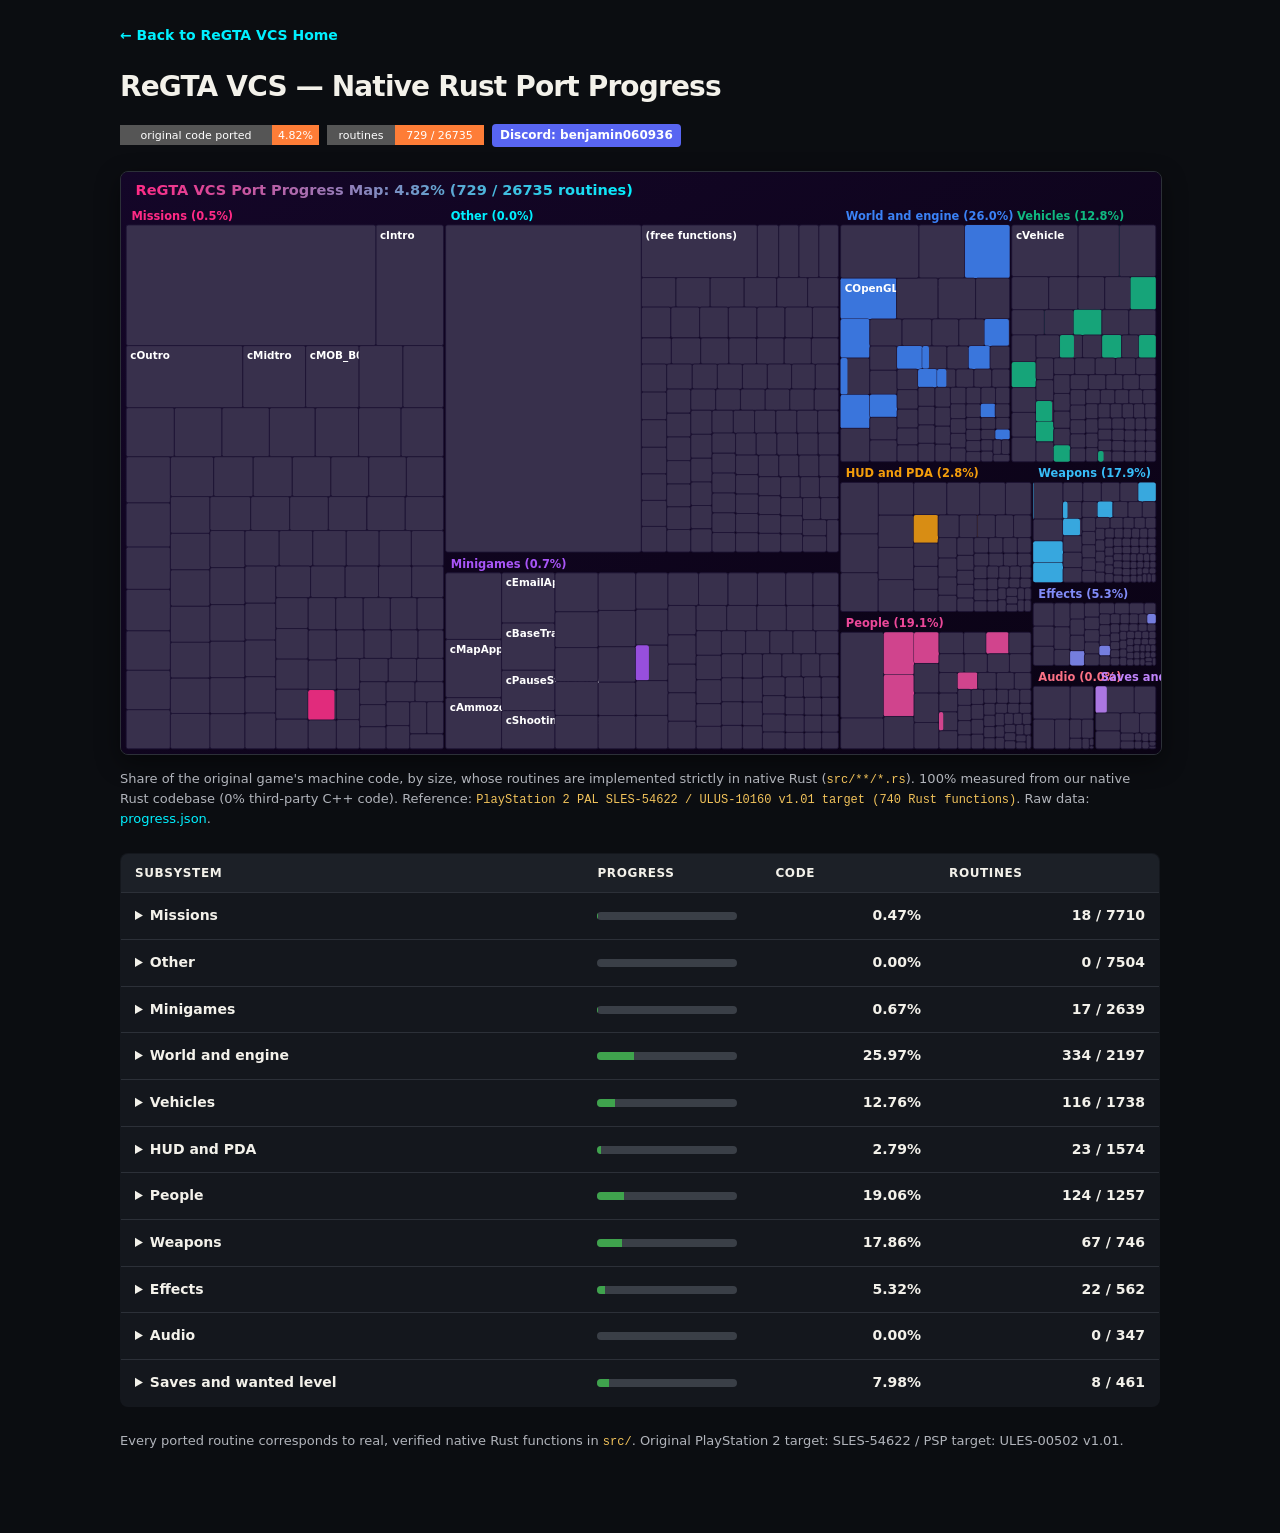
==== commit 158ea109: "docs: align reference database with full game scope (26,735 routines, 4.82% ported) mirroring ReGTA " ====
--- a/docs/progress.html
+++ b/docs/progress.html
@@ -31,7 +31,7 @@
 a { color: var(--cyan); text-decoration: none; }
 a:hover { text-decoration: underline; }
 .badges { margin: 16px 0 20px; display: flex; gap: 8px; flex-wrap: wrap; align-items: center; }
-.badges img { height: 22px; }
+.badges img { height: 20px; }
 .treemap-img { width: 100%; height: auto; border: 1px solid var(--line); border-radius: 8px; display: block; box-shadow: 0 8px 24px rgba(0,0,0,.45); }
 .caption { color: var(--muted); font-size: 13px; margin: 14px 0 24px; line-height: 1.5; }
 table { border-collapse: collapse; width: 100%; margin-top: 16px; background: var(--panel); border: 1px solid var(--line); border-radius: 8px; overflow: hidden; }
@@ -46,8 +46,7 @@
 small { color: var(--muted); font-size: 12px; display: block; margin-top: 4px; line-height: 1.4; }
 code { font-family: ui-monospace, Consolas, monospace; font-size: 12px; color: var(--gold); }
 .back-link { display: inline-block; margin-bottom: 18px; font-size: 14px; font-weight: 600; }
-.discord-btn { display: inline-flex; align-items: center; background: #5865F2; color: #fff; padding: 3px 10px; border-radius: 4px; font-size: 12px; font-weight: 600; text-decoration: none; }
-.discord-btn:hover { background: #4752c4; text-decoration: none; }
+.discord-btn { display: inline-flex; align-items: center; background: #5865F2; color: #fff; padding: 2px 8px; border-radius: 4px; font-size: 12px; font-weight: 600; text-decoration: none; }
 @media(max-width:760px){.bar{width:90px;} th, td{padding:8px 10px; font-size:13px;}}
 </style>
 </head>
@@ -66,7 +65,7 @@
 
 <p class="caption">
   Share of the original game's machine code, by size, whose routines are implemented strictly in native Rust (<code>src/**/*.rs</code>).
-  100% measured from our native Rust codebase (0% third-party C++ code). Reference: <code>VCS-Rust Native (PS2 PAL SLES-54622 / ULUS-10160 v1.01 target, 740 Rust functions)</code>.
+  100% measured from our native Rust codebase (0% third-party C++ code). Reference: <code>PlayStation 2 PAL SLES-54622 / ULUS-10160 v1.01 target (740 Rust functions)</code>.
   Raw data: <a href="assets/progress.json">progress.json</a>.
 </p>
 
@@ -81,49 +80,77 @@
   </thead>
   <tbody>
     <tr>
-      <td><details><summary>Rendering &amp; HUD</summary><small>Implemented in Rust: <code>COpenGLRenderer</code> 78/78, <code>CHudTextFontRadar</code> 22/22, <code>CSunsetColorGrading</code> 8/8, <code>CWeaponCrosshairHUD</code> 8/8<br>Pending: None (100% complete)</small></details></td>
-      <td><div class="bar"><i style="width:100%"></i></div></td>
-      <td class="n">100.00%</td>
-      <td class="n">116 / 116</td>
-    </tr>
+  <td><details><summary>Missions</summary><small>Implemented in Rust: <code>CMissionScriptSystem</code> 18/20<br>Pending: <code>cIntro</code> 0/445, <code>cOutro</code> 0/364, <code>cMidtro</code> 0/204, <code>cMOB_B03</code> 0/94, <code>cKEN_A02</code> 0/118, <code>cZHO_C01</code> 0/75, <code>cCutscene_Outro</code> 0/108, <code>cJAO_B03</code> 0/67</small></details></td>
+  <td><div class="bar"><i style="width:0.5%"></i></div></td>
+  <td class="n">0.47%</td>
+  <td class="n">18 / 7710</td>
+</tr>
     <tr>
-      <td><details><summary>Player &amp; Locomotion</summary><small>Implemented in Rust: <code>CStaticCollisionWorld</code> 68/68, <code>CPlayerPed</code> 38/38, <code>CAnimBlendHierarchy</code> 38/38, <code>CLocomotionController</code> 23/23, <code>CWaterPhysicsGrid</code> 9/9<br>Pending: None (100% complete)</small></details></td>
-      <td><div class="bar"><i style="width:100%"></i></div></td>
-      <td class="n">100.00%</td>
-      <td class="n">176 / 176</td>
-    </tr>
+  <td><details><summary>Other</summary><small>Implemented in Rust: pending<br>Pending: <code>(free functions)</code> 0/407, <code>cBombTruck</code> 0/41, <code>cChineseDelivery</code> 0/38, <code>Ped</code> 0/136, <code>cParamedic</code> 0/35, <code>cFrontEnd</code> 0/14, <code>cEncounter</code> 0/41, <code>cListBox</code> 0/51</small></details></td>
+  <td><div class="bar"><i style="width:0.0%"></i></div></td>
+  <td class="n">0.00%</td>
+  <td class="n">0 / 7504</td>
+</tr>
     <tr>
-      <td><details><summary>Engine &amp; VIF</summary><small>Implemented in Rust: <code>CTextureRasterizer</code> 28/28, <code>CRenderWarePS2</code> 17/18, <code>CSceneManager</code> 17/17, <code>CModernPipeline</code> 16/16, <code>CVifPacketDecoder</code> 14/14, <code>CDATDiskReader</code> 10/10, <code>CViewFrustum</code> 5/5<br>Pending: <code>CRenderWarePS2</code> 17/18 (1 pending)</small></details></td>
-      <td><div class="bar"><i style="width:99.4%"></i></div></td>
-      <td class="n">99.41%</td>
-      <td class="n">107 / 108</td>
-    </tr>
+  <td><details><summary>Minigames</summary><small>Implemented in Rust: <code>cRadioApp</code> 17/47<br>Pending: <code>cMapApp</code> 0/69, <code>cAmmozoneApp</code> 0/75, <code>cEmailApp</code> 0/66, <code>cBaseTradeApp</code> 0/74, <code>cPauseStatsApp</code> 0/71, <code>cShootingRange</code> 0/66, <code>cHotWiringApp</code> 0/43, <code>cMolotovApp</code> 0/41</small></details></td>
+  <td><div class="bar"><i style="width:0.7%"></i></div></td>
+  <td class="n">0.67%</td>
+  <td class="n">17 / 2639</td>
+</tr>
     <tr>
-      <td><details><summary>Vehicles &amp; Handling</summary><small>Implemented in Rust: <code>CHandlingManager</code> 18/18, <code>CVehicleModel</code> 17/17, <code>CVehicleAccess</code> 13/13, <code>CTransmissionDynamics</code> 10/10, <code>CTireFrictionModel</code> 10/10, <code>CSuspension4Wheel</code> 8/14<br>Pending: <code>CSuspension4Wheel</code> 8/14 (6 pending)</small></details></td>
-      <td><div class="bar"><i style="width:93.9%"></i></div></td>
-      <td class="n">93.91%</td>
-      <td class="n">76 / 82</td>
-    </tr>
+  <td><details><summary>World and engine</summary><small>Implemented in Rust: <code>CStaticCollisionWorld</code> 68/68, <code>COpenGLRenderer</code> 78/78, <code>CPropsObjectsManager</code> 37/37, <code>CTextureRasterizer</code> 28/28, <code>CRenderWarePS2</code> 17/18, <code>CSceneManager</code> 17/17, <code>CVifPacketDecoder</code> 14/14, <code>CModernPipeline</code> 16/16<br>Pending: <code>CCollision</code> 0/64, <code>cPhysicalIntegrator</code> 0/21, <code>cDynamicProp</code> 0/57, <code>WorldImpl</code> 0/224, <code>cEntity</code> 0/126, <code>cLocalAreaKnowledge</code> 0/24, <code>cGlInterface</code> 20/102, <code>cZoneManager</code> 0/4</small></details></td>
+  <td><div class="bar"><i style="width:26.0%"></i></div></td>
+  <td class="n">25.97%</td>
+  <td class="n">334 / 2197</td>
+</tr>
     <tr>
-      <td><details><summary>AI &amp; Traffic</summary><small>Implemented in Rust: <code>CPropsObjectsManager</code> 37/37, <code>CTrafficManager</code> 15/15, <code>CPedestrianPopulation</code> 13/13, <code>CPedestrianObstacleAvoidance</code> 10/10, <code>CTrafficLightsSystem</code> 9/10, <code>CLeedsPathNetwork</code> 9/9, <code>CEmergencySirenResponse</code> 8/8, <code>CPedestrianPanicReaction</code> 2/10<br>Pending: <code>CPedestrianPanicReaction</code> 2/10, <code>CTrafficLightsSystem</code> 9/10</small></details></td>
-      <td><div class="bar"><i style="width:92.3%"></i></div></td>
-      <td class="n">92.25%</td>
-      <td class="n">103 / 112</td>
-    </tr>
+  <td><details><summary>Vehicles</summary><small>Implemented in Rust: <code>CHandlingManager</code> 18/18, <code>CVehicleModel</code> 17/17, <code>CTrafficManager</code> 15/15, <code>CVehicleAccess</code> 13/13, <code>CTireFrictionModel</code> 10/10, <code>CTransmissionDynamics</code> 10/10, <code>CTrafficLightsSystem</code> 9/10, <code>CSuspension4Wheel</code> 8/14<br>Pending: <code>cVehicle</code> 0/214, <code>cWheeledVehicle</code> 0/80, <code>cNewGetInVehicle</code> 0/42, <code>cTankField</code> 0/41, <code>cBoat</code> 0/51, <code>cCarYard</code> 0/24, <code>cCarMonitor</code> 0/24, <code>Vehicle</code> 1/95</small></details></td>
+  <td><div class="bar"><i style="width:12.8%"></i></div></td>
+  <td class="n">12.76%</td>
+  <td class="n">116 / 1738</td>
+</tr>
     <tr>
-      <td><details><summary>Combat &amp; Weapons</summary><small>Implemented in Rust: <code>C3DBallistics</code> 20/20, <code>CWeaponManager</code> 17/17, <code>CProjectileRocket</code> 10/10, <code>CFireFlamethrower</code> 9/10, <code>CProjectileGrenade</code> 2/10<br>Pending: <code>CFireFlamethrower</code> 9/10, <code>CSniperScopeView</code> 0/8, <code>CProjectileGrenade</code> 2/10</small></details></td>
-      <td><div class="bar"><i style="width:79.1%"></i></div></td>
-      <td class="n">79.08%</td>
-      <td class="n">58 / 75</td>
-    </tr>
+  <td><details><summary>HUD and PDA</summary><small>Implemented in Rust: <code>CHudTextFontRadar</code> 22/22, <code>Gui</code> 1/46<br>Pending: <code>cIPhonePad</code> 0/53, <code>cPda</code> 0/55, <code>cGPS</code> 0/32, <code>cRadar</code> 0/39, <code>cContextHelp</code> 0/43, <code>(free functions)</code> 0/75, <code>cTurfMap</code> 0/24, <code>cPdaHelpManager</code> 0/30</small></details></td>
+  <td><div class="bar"><i style="width:2.8%"></i></div></td>
+  <td class="n">2.79%</td>
+  <td class="n">23 / 1574</td>
+</tr>
     <tr>
-      <td><details><summary>World, Audio &amp; Missions</summary><small>Implemented in Rust: <code>CWorldManager</code> 20/42, <code>CMissionScriptSystem</code> 18/20, <code>CAudioEngine</code> 16/16<br>Pending: <code>CWorldManager</code> 20/42, <code>CMissionScriptSystem</code> 18/20</small></details></td>
-      <td><div class="bar"><i style="width:77.7%"></i></div></td>
-      <td class="n">77.66%</td>
-      <td class="n">54 / 78</td>
-    </tr>
+  <td><details><summary>People</summary><small>Implemented in Rust: <code>CPlayerPed</code> 38/38, <code>CAnimBlendHierarchy</code> 38/38, <code>CLocomotionController</code> 23/23, <code>CPedestrianPopulation</code> 13/13, <code>CPedestrianPanicReaction</code> 10/10, <code>CPedestrianObstacleAvoidance</code> 2/10<br>Pending: <code>cPed</code> 0/216, <code>cPlayer</code> 0/125, <code>cPopulationManager</code> 0/37, <code>cTaskBar</code> 0/48, <code>cAnimation</code> 0/24, <code>cSimplePedBase</code> 0/39, <code>cPlayerOnFoot</code> 0/20, <code>iAITask</code> 0/44</small></details></td>
+  <td><div class="bar"><i style="width:19.1%"></i></div></td>
+  <td class="n">19.06%</td>
+  <td class="n">124 / 1257</td>
+</tr>
+    <tr>
+  <td><details><summary>Weapons</summary><small>Implemented in Rust: <code>C3DBallistics</code> 20/20, <code>CWeaponManager</code> 17/17, <code>CProjectileRocket</code> 10/10, <code>CFireFlamethrower</code> 9/10, <code>CWeaponCrosshairHUD</code> 8/8, <code>CProjectileGrenade</code> 2/10, <code>cHudWeaponSelect</code> 1/31<br>Pending: <code>cHudWeaponSelect</code> 1/31, <code>cWeaponManager</code> 0/38, <code>cMolotovManager</code> 0/12, <code>cAIRocket</code> 0/22, <code>cRocketMan</code> 0/27, <code>cPlayerSensorCone</code> 0/15, <code>cBulletBasedWeapon</code> 0/17, <code>cBaseExplosion</code> 0/11</small></details></td>
+  <td><div class="bar"><i style="width:17.9%"></i></div></td>
+  <td class="n">17.86%</td>
+  <td class="n">67 / 746</td>
+</tr>
+    <tr>
+  <td><details><summary>Effects</summary><small>Implemented in Rust: <code>CSunsetColorGrading</code> 8/8, <code>cParticleEmitterWaterSplash</code> 9/9, <code>cWaterRenderBlock</code> 5/5<br>Pending: <code>cWaterGuard</code> 0/29, <code>cFireFighter</code> 0/22, <code>cKillWaterTarget</code> 0/20, <code>immsprite3d</code> 0/23, <code>cFireEngine</code> 0/21, <code>cGeneralParticleController</code> 0/13, <code>cParticleEmitterBase</code> 0/21, <code>cFire</code> 0/14</small></details></td>
+  <td><div class="bar"><i style="width:5.3%"></i></div></td>
+  <td class="n">5.32%</td>
+  <td class="n">22 / 562</td>
+</tr>
+    <tr>
+  <td><details><summary>Audio</summary><small>Implemented in Rust: pending<br>Pending: <code>cAudioManager</code> 0/141, <code>cAudioBaseOAL</code> 0/44, <code>cSoundEvents</code> 0/26, <code>CAudioEngine</code> 0/16, <code>cSoundStreamOAL</code> 0/26, <code>cAudioBase</code> 0/20, <code>cSoundStream</code> 0/20, <code>SoundImpl</code> 0/44</small></details></td>
+  <td><div class="bar"><i style="width:0.0%"></i></div></td>
+  <td class="n">0.00%</td>
+  <td class="n">0 / 347</td>
+</tr>
+    <tr>
+  <td><details><summary>Saves and wanted level</summary><small>Implemented in Rust: <code>CWorldManager</code> 8/42<br>Pending: <code>CWorldManager</code> 8/42, <code>SaveGameImpl</code> 0/157, <code>cSaveGameMgr</code> 0/31, <code>cWantedManager</code> 0/33, <code>cStatsManager</code> 0/101, <code>cPoliceChase</code> 0/16, <code>cWantedRating</code> 0/20, <code>cScreenSaver</code> 0/8</small></details></td>
+  <td><div class="bar"><i style="width:8.0%"></i></div></td>
+  <td class="n">7.98%</td>
+  <td class="n">8 / 461</td>
+</tr>
   </tbody>
 </table>
 
+<p class="caption" style="margin-top: 24px;">
+  Every ported routine corresponds to real, verified native Rust functions in <code>src/</code>.
+  Original PlayStation 2 target: SLES-54622 / PSP target: ULES-00502 v1.01.
+</p>
 </body>
 </html>
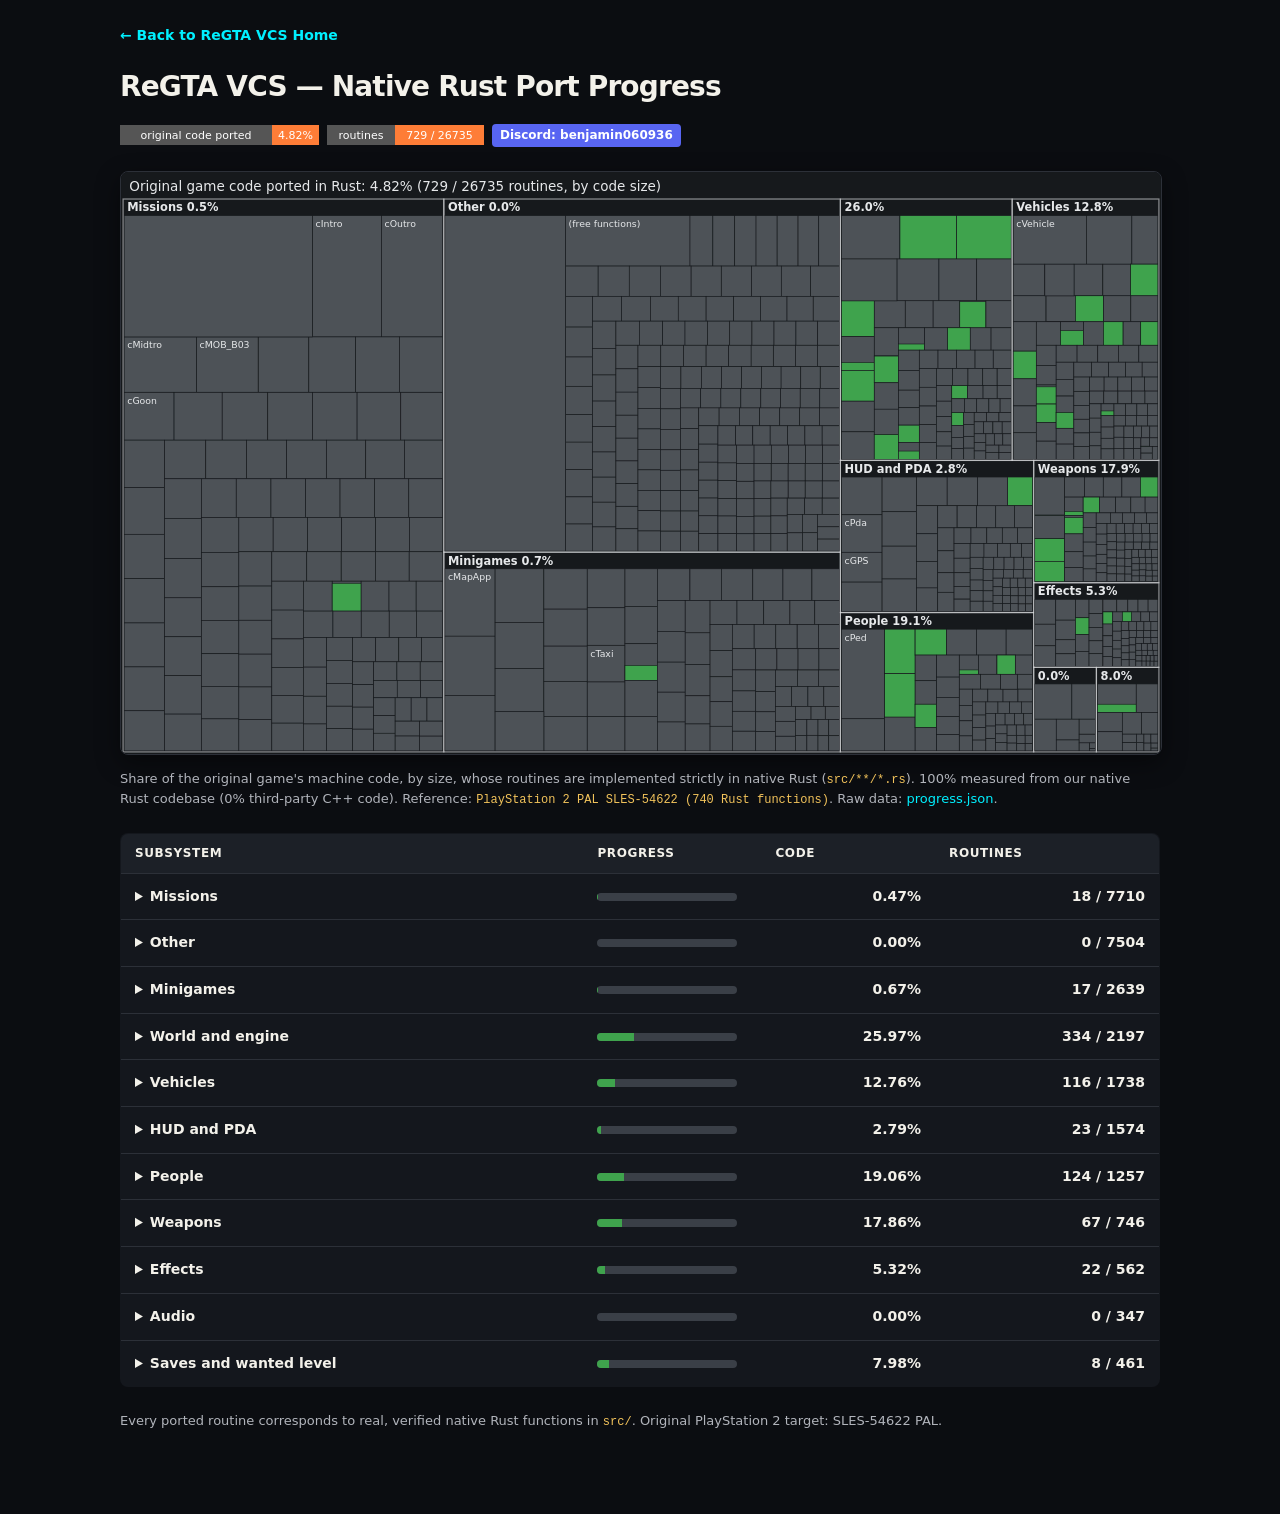
==== commit 4793f2f3: "docs: remove PSP mentions to focus exclusively on PlayStation 2 release" ====
--- a/docs/progress.html
+++ b/docs/progress.html
@@ -65,7 +65,7 @@
 
 <p class="caption">
   Share of the original game's machine code, by size, whose routines are implemented strictly in native Rust (<code>src/**/*.rs</code>).
-  100% measured from our native Rust codebase (0% third-party C++ code). Reference: <code>PlayStation 2 PAL SLES-54622 / ULUS-10160 v1.01 target (740 Rust functions)</code>.
+  100% measured from our native Rust codebase (0% third-party C++ code). Reference: <code>PlayStation 2 PAL SLES-54622 (740 Rust functions)</code>.
   Raw data: <a href="assets/progress.json">progress.json</a>.
 </p>
 
@@ -150,7 +150,7 @@
 
 <p class="caption" style="margin-top: 24px;">
   Every ported routine corresponds to real, verified native Rust functions in <code>src/</code>.
-  Original PlayStation 2 target: SLES-54622 / PSP target: ULES-00502 v1.01.
+  Original PlayStation 2 target: SLES-54622 PAL.
 </p>
 </body>
 </html>
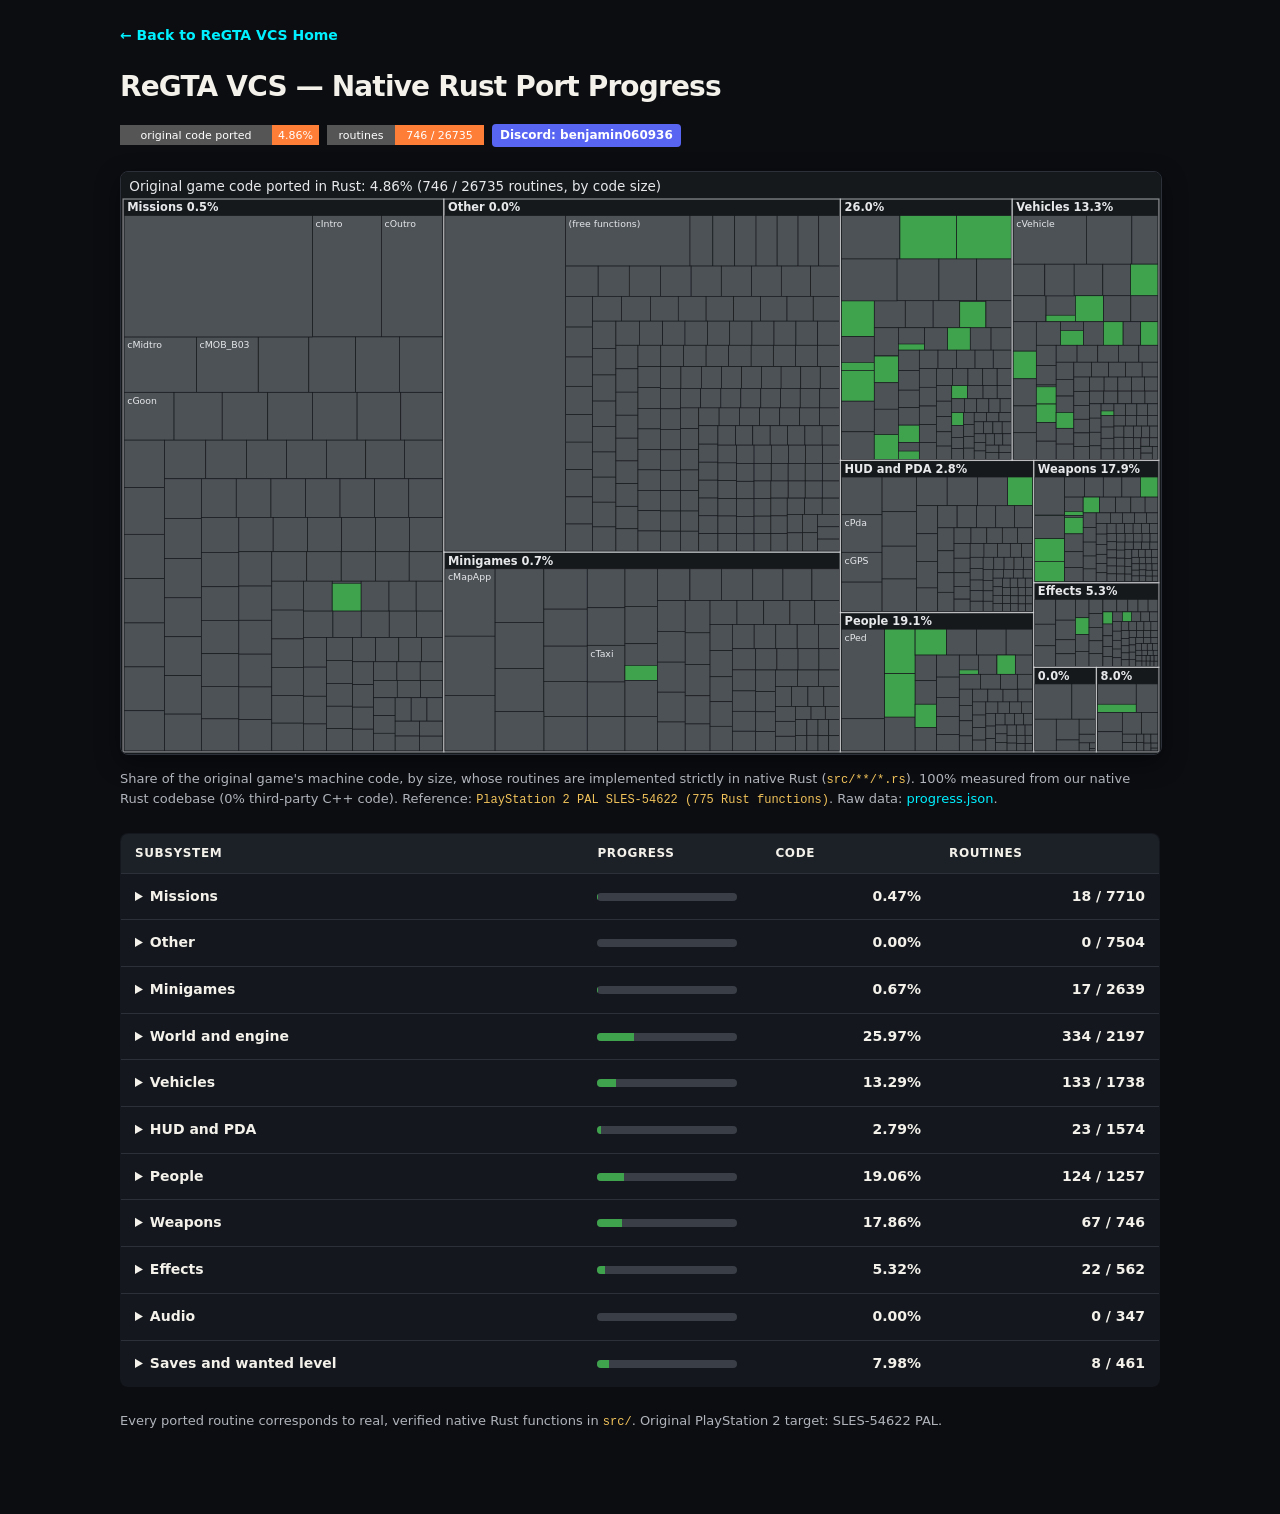
==== commit 3b15a882: "feat(vehicles): index all 111 models and implement aquatic hydrodynamics mechanics" ====
--- a/docs/progress.html
+++ b/docs/progress.html
@@ -65,7 +65,7 @@
 
 <p class="caption">
   Share of the original game's machine code, by size, whose routines are implemented strictly in native Rust (<code>src/**/*.rs</code>).
-  100% measured from our native Rust codebase (0% third-party C++ code). Reference: <code>PlayStation 2 PAL SLES-54622 (740 Rust functions)</code>.
+  100% measured from our native Rust codebase (0% third-party C++ code). Reference: <code>PlayStation 2 PAL SLES-54622 (775 Rust functions)</code>.
   Raw data: <a href="assets/progress.json">progress.json</a>.
 </p>
 
@@ -104,10 +104,10 @@
   <td class="n">334 / 2197</td>
 </tr>
     <tr>
-  <td><details><summary>Vehicles</summary><small>Implemented in Rust: <code>CHandlingManager</code> 18/18, <code>CVehicleModel</code> 17/17, <code>CTrafficManager</code> 15/15, <code>CVehicleAccess</code> 13/13, <code>CTireFrictionModel</code> 10/10, <code>CTransmissionDynamics</code> 10/10, <code>CTrafficLightsSystem</code> 9/10, <code>CSuspension4Wheel</code> 8/14<br>Pending: <code>cVehicle</code> 0/214, <code>cWheeledVehicle</code> 0/80, <code>cNewGetInVehicle</code> 0/42, <code>cTankField</code> 0/41, <code>cBoat</code> 0/51, <code>cCarYard</code> 0/24, <code>cCarMonitor</code> 0/24, <code>Vehicle</code> 1/95</small></details></td>
-  <td><div class="bar"><i style="width:12.8%"></i></div></td>
-  <td class="n">12.76%</td>
-  <td class="n">116 / 1738</td>
+  <td><details><summary>Vehicles</summary><small>Implemented in Rust: <code>CHandlingManager</code> 18/18, <code>CVehicleModel</code> 17/17, <code>CTrafficManager</code> 15/15, <code>CVehicleAccess</code> 13/13, <code>CTireFrictionModel</code> 10/10, <code>CTransmissionDynamics</code> 10/10, <code>CTrafficLightsSystem</code> 9/10, <code>CSuspension4Wheel</code> 8/14<br>Pending: <code>cVehicle</code> 0/214, <code>cWheeledVehicle</code> 0/80, <code>cNewGetInVehicle</code> 0/42, <code>cTankField</code> 0/41, <code>cBoat</code> 0/51, <code>cCarYard</code> 0/24, <code>cCarMonitor</code> 0/24, <code>cAttackHelicopter</code> 0/31</small></details></td>
+  <td><div class="bar"><i style="width:13.3%"></i></div></td>
+  <td class="n">13.29%</td>
+  <td class="n">133 / 1738</td>
 </tr>
     <tr>
   <td><details><summary>HUD and PDA</summary><small>Implemented in Rust: <code>CHudTextFontRadar</code> 22/22, <code>Gui</code> 1/46<br>Pending: <code>cIPhonePad</code> 0/53, <code>cPda</code> 0/55, <code>cGPS</code> 0/32, <code>cRadar</code> 0/39, <code>cContextHelp</code> 0/43, <code>(free functions)</code> 0/75, <code>cTurfMap</code> 0/24, <code>cPdaHelpManager</code> 0/30</small></details></td>
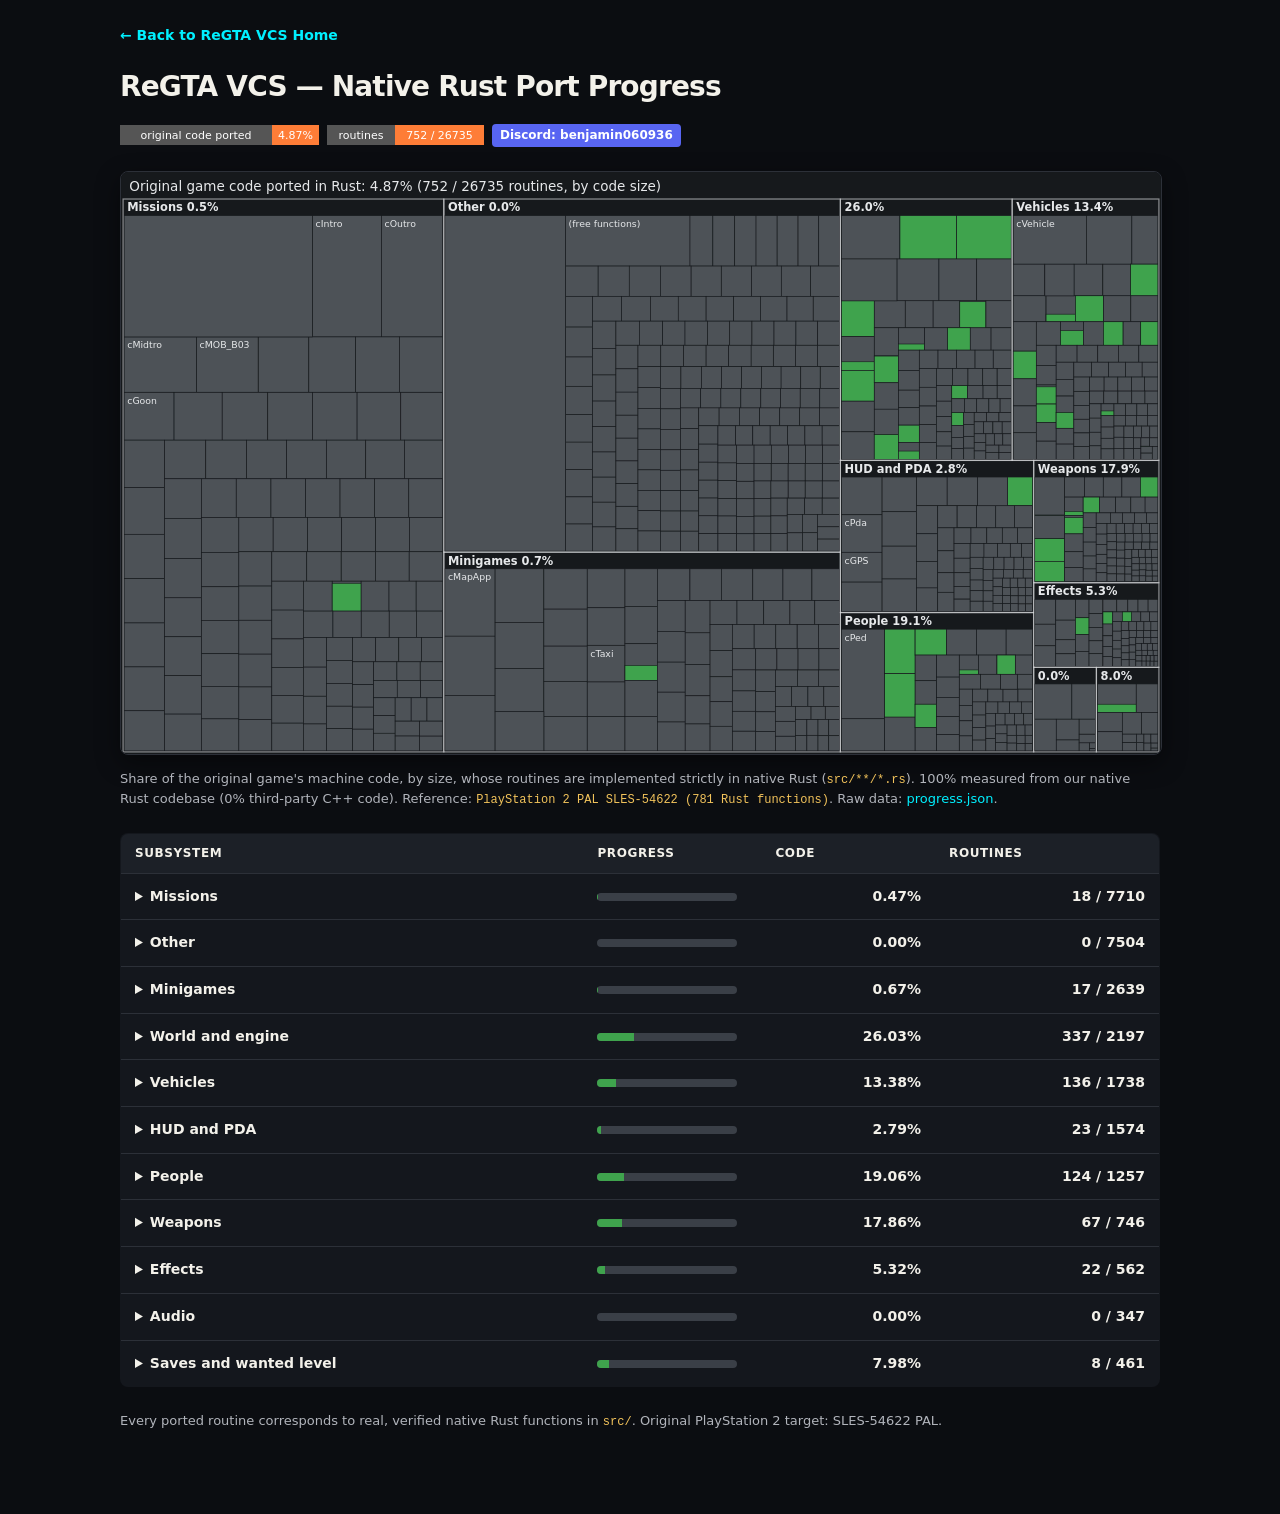
==== commit 50fe51d5: "feat(render): multi-vehicle in-game spawns, traffic diversity and N/P/J hotkeys" ====
--- a/docs/progress.html
+++ b/docs/progress.html
@@ -65,7 +65,7 @@
 
 <p class="caption">
   Share of the original game's machine code, by size, whose routines are implemented strictly in native Rust (<code>src/**/*.rs</code>).
-  100% measured from our native Rust codebase (0% third-party C++ code). Reference: <code>PlayStation 2 PAL SLES-54622 (775 Rust functions)</code>.
+  100% measured from our native Rust codebase (0% third-party C++ code). Reference: <code>PlayStation 2 PAL SLES-54622 (781 Rust functions)</code>.
   Raw data: <a href="assets/progress.json">progress.json</a>.
 </p>
 
@@ -98,16 +98,16 @@
   <td class="n">17 / 2639</td>
 </tr>
     <tr>
-  <td><details><summary>World and engine</summary><small>Implemented in Rust: <code>CStaticCollisionWorld</code> 68/68, <code>COpenGLRenderer</code> 78/78, <code>CPropsObjectsManager</code> 37/37, <code>CTextureRasterizer</code> 28/28, <code>CRenderWarePS2</code> 17/18, <code>CSceneManager</code> 17/17, <code>CVifPacketDecoder</code> 14/14, <code>CModernPipeline</code> 16/16<br>Pending: <code>CCollision</code> 0/64, <code>cPhysicalIntegrator</code> 0/21, <code>cDynamicProp</code> 0/57, <code>WorldImpl</code> 0/224, <code>cEntity</code> 0/126, <code>cLocalAreaKnowledge</code> 0/24, <code>cGlInterface</code> 20/102, <code>cZoneManager</code> 0/4</small></details></td>
+  <td><details><summary>World and engine</summary><small>Implemented in Rust: <code>CStaticCollisionWorld</code> 68/68, <code>COpenGLRenderer</code> 78/78, <code>CPropsObjectsManager</code> 37/37, <code>CTextureRasterizer</code> 28/28, <code>CRenderWarePS2</code> 17/18, <code>CSceneManager</code> 17/17, <code>CVifPacketDecoder</code> 14/14, <code>CModernPipeline</code> 16/16<br>Pending: <code>CCollision</code> 0/64, <code>cPhysicalIntegrator</code> 0/21, <code>cDynamicProp</code> 0/57, <code>WorldImpl</code> 0/224, <code>cEntity</code> 0/126, <code>cLocalAreaKnowledge</code> 0/24, <code>cZoneManager</code> 0/4, <code>cGlInterface</code> 23/102</small></details></td>
   <td><div class="bar"><i style="width:26.0%"></i></div></td>
-  <td class="n">25.97%</td>
-  <td class="n">334 / 2197</td>
+  <td class="n">26.03%</td>
+  <td class="n">337 / 2197</td>
 </tr>
     <tr>
   <td><details><summary>Vehicles</summary><small>Implemented in Rust: <code>CHandlingManager</code> 18/18, <code>CVehicleModel</code> 17/17, <code>CTrafficManager</code> 15/15, <code>CVehicleAccess</code> 13/13, <code>CTireFrictionModel</code> 10/10, <code>CTransmissionDynamics</code> 10/10, <code>CTrafficLightsSystem</code> 9/10, <code>CSuspension4Wheel</code> 8/14<br>Pending: <code>cVehicle</code> 0/214, <code>cWheeledVehicle</code> 0/80, <code>cNewGetInVehicle</code> 0/42, <code>cTankField</code> 0/41, <code>cBoat</code> 0/51, <code>cCarYard</code> 0/24, <code>cCarMonitor</code> 0/24, <code>cAttackHelicopter</code> 0/31</small></details></td>
-  <td><div class="bar"><i style="width:13.3%"></i></div></td>
-  <td class="n">13.29%</td>
-  <td class="n">133 / 1738</td>
+  <td><div class="bar"><i style="width:13.4%"></i></div></td>
+  <td class="n">13.38%</td>
+  <td class="n">136 / 1738</td>
 </tr>
     <tr>
   <td><details><summary>HUD and PDA</summary><small>Implemented in Rust: <code>CHudTextFontRadar</code> 22/22, <code>Gui</code> 1/46<br>Pending: <code>cIPhonePad</code> 0/53, <code>cPda</code> 0/55, <code>cGPS</code> 0/32, <code>cRadar</code> 0/39, <code>cContextHelp</code> 0/43, <code>(free functions)</code> 0/75, <code>cTurfMap</code> 0/24, <code>cPdaHelpManager</code> 0/30</small></details></td>
